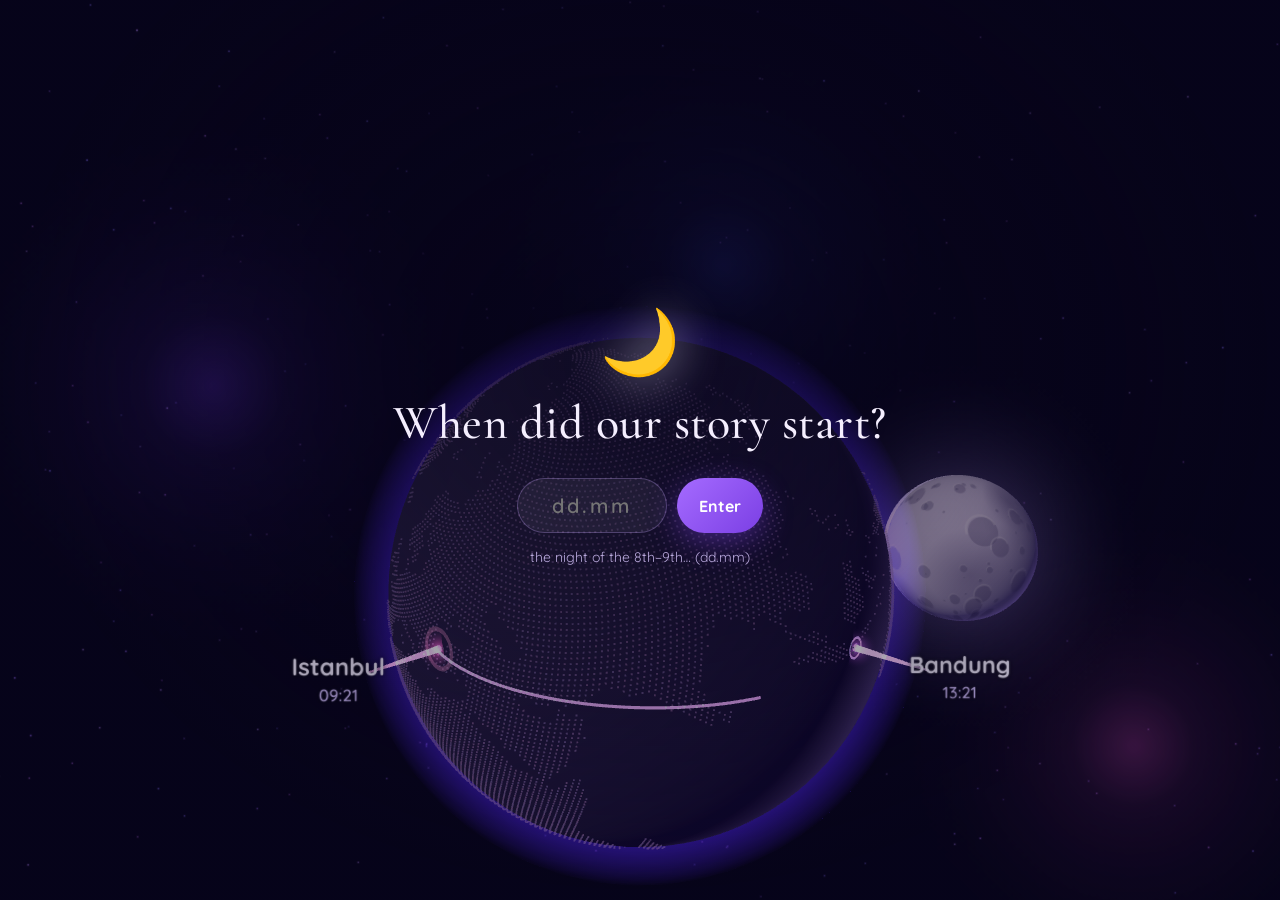
==== index.html @ f9a6792f "Add Moonlight Courier anniversary site with 3D game and content editor A 3D game where she carries a" ====
<!DOCTYPE html>
<html lang="en">
<head>
  <meta charset="UTF-8" />
  <meta name="viewport" content="width=device-width, initial-scale=1, maximum-scale=1, viewport-fit=cover" />
  <meta name="robots" content="noindex, nofollow" />
  <title>Ay Yüzlüm 🌙</title>
  <link rel="icon" href="data:image/svg+xml,<svg xmlns='http://www.w3.org/2000/svg' viewBox='0 0 100 100'><text y='.9em' font-size='90'>🌙</text></svg>" />
  <link rel="preconnect" href="https://fonts.googleapis.com" />
  <link rel="preconnect" href="https://fonts.gstatic.com" crossorigin />
  <link href="https://fonts.googleapis.com/css2?family=Cormorant+Garamond:ital,wght@0,500;0,600;1,500&family=Quicksand:wght@400;500;600;700&display=swap" rel="stylesheet" />
  <link rel="stylesheet" href="css/style.css" />
  <script type="importmap">
    { "imports": { "three": "./assets/vendor/three.module.min.js" } }
  </script>
</head>
<body>
  <canvas id="scene"></canvas>

  <!-- Gate -->
  <section id="gate" class="screen active">
    <div class="moon-emoji">🌙</div>
    <h1 id="gate-question">When did our story start?</h1>
    <form id="gate-form" autocomplete="off">
      <input id="gate-input" inputmode="numeric" placeholder="dd.mm" aria-label="date" />
      <button type="submit" class="btn">Enter</button>
    </form>
    <p id="gate-hint" class="hint"></p>
    <p id="gate-error" class="error" aria-live="polite"></p>
  </section>

  <!-- Intro chat -->
  <section id="intro" class="screen">
    <div id="chat" class="chat"></div>
    <div id="intro-card" class="card hidden">
      <p class="eyebrow">a tiny game for you</p>
      <h2 id="intro-title"></h2>
      <p id="intro-subtitle"></p>
      <p id="intro-howto" class="hint"></p>
      <button id="start-btn" class="btn big">Start the journey ✨</button>
    </div>
  </section>

  <!-- HUD -->
  <div id="hud" class="hidden">
    <div class="hud-left">
      <div class="hud-city"><span id="hud-from">Istanbul</span> → <span id="hud-to">Bandung</span></div>
      <div class="progress"><div id="progress-bar"></div><div id="progress-heart">💌</div></div>
      <div id="hud-km" class="hud-km">9,571 km to go</div>
    </div>
    <div class="hud-right">
      <div id="hud-stars">⭐ 0</div>
      <button id="mute-btn" class="icon-btn hidden" aria-label="toggle music">🔊</button>
    </div>
  </div>
  <div id="touch-hint" class="touch-hint hidden">hold to fly up ☝️</div>

  <!-- Modal for checkpoints -->
  <div id="modal" class="modal hidden" role="dialog" aria-modal="true">
    <div id="modal-card" class="card modal-card"></div>
  </div>

  <!-- Finale -->
  <section id="finale" class="screen">
    <div class="finale-inner">
      <p id="finale-delivered" class="eyebrow big-eyebrow"></p>
      <p id="finale-line" class="finale-line"></p>
      <div id="clocks" class="clocks"></div>
      <button id="letter-btn" class="btn big">Open your letter 💌</button>
      <article id="letter" class="letter hidden">
        <h2 id="letter-title"></h2>
        <div id="letter-body"></div>
        <p id="letter-sign" class="sign"></p>
        <div id="video-wrap" class="video-wrap"></div>
        <p id="closing" class="closing"></p>
        <p id="finale-stats" class="hint"></p>
        <button id="replay-btn" class="btn ghost">Play again 🌙</button>
      </article>
    </div>
  </section>

  <div id="loading" class="loading">🌙</div>
  <audio id="music" loop preload="none"></audio>

  <script type="module" src="js/main.js"></script>
</body>
</html>
---- css/style.css ----
:root {
  --bg: #07041a;
  --ink: #f4eefe;
  --muted: #b9a9dc;
  --purple: #a56bff;
  --purple-2: #7b3fe4;
  --pink: #ff8fd1;
  --silver: #e8e4ff;
  --card: rgba(24, 13, 52, 0.78);
  --line: rgba(196, 160, 255, 0.28);
  --serif: "Cormorant Garamond", Georgia, serif;
  --sans: "Quicksand", system-ui, -apple-system, "Segoe UI", sans-serif;
}

* { box-sizing: border-box; margin: 0; padding: 0; }
html, body { height: 100%; background: var(--bg); color: var(--ink); font-family: var(--sans); overflow: hidden; -webkit-tap-highlight-color: transparent; }
body { touch-action: none; user-select: none; -webkit-user-select: none; }
#scene { position: fixed; inset: 0; width: 100%; height: 100%; display: block; }

.hidden { display: none !important; }

/* ---------- screens ---------- */
.screen {
  position: fixed; inset: 0; display: flex; flex-direction: column; align-items: center; justify-content: center;
  padding: max(24px, env(safe-area-inset-top)) 22px max(24px, env(safe-area-inset-bottom));
  opacity: 0; pointer-events: none; transition: opacity 0.9s ease; text-align: center; z-index: 5;
}
.screen.active { opacity: 1; pointer-events: auto; }

#gate { background: radial-gradient(ellipse at 50% 40%, rgba(7, 4, 26, 0.75), rgba(7, 4, 26, 0.15) 70%); }
#gate h1 { font-family: var(--serif); font-weight: 500; font-size: clamp(30px, 7vw, 48px); margin: 14px 0 26px; letter-spacing: 0.5px; }
.moon-emoji { font-size: 64px; filter: drop-shadow(0 0 24px rgba(232, 228, 255, 0.7)); animation: float 5s ease-in-out infinite; }
#gate-form { display: flex; gap: 10px; }
#gate-input {
  width: 150px; padding: 14px 16px; border-radius: 999px; border: 1px solid var(--line); background: rgba(255, 255, 255, 0.06);
  color: var(--ink); font: 600 20px var(--sans); text-align: center; letter-spacing: 3px; outline: none;
}
#gate-input:focus { border-color: var(--purple); box-shadow: 0 0 0 4px rgba(165, 107, 255, 0.2); }
.hint { color: var(--muted); font-size: 14px; margin-top: 14px; line-height: 1.5; }
.error { color: var(--pink); min-height: 22px; margin-top: 10px; font-weight: 600; }
.shake { animation: shake 0.45s; }

/* ---------- buttons ---------- */
.btn {
  border: 0; border-radius: 999px; padding: 13px 22px; cursor: pointer; font: 700 16px var(--sans); color: white;
  background: linear-gradient(135deg, var(--purple), var(--purple-2)); box-shadow: 0 8px 30px rgba(123, 63, 228, 0.45);
  transition: transform 0.15s ease, box-shadow 0.2s ease;
}
.btn:hover { transform: translateY(-1px); box-shadow: 0 10px 36px rgba(165, 107, 255, 0.6); }
.btn:active { transform: scale(0.97); }
.btn.big { padding: 16px 28px; font-size: 18px; margin-top: 22px; }
.btn.ghost { background: transparent; border: 1px solid var(--line); box-shadow: none; color: var(--silver); }
.btn:disabled { opacity: 0.5; cursor: default; }
.icon-btn { background: rgba(255, 255, 255, 0.08); border: 1px solid var(--line); color: white; border-radius: 50%; width: 38px; height: 38px; font-size: 16px; cursor: pointer; }

/* ---------- intro chat ---------- */
#intro { justify-content: center; background: rgba(7, 4, 26, 0.55); }
.chat { width: min(420px, 100%); display: flex; flex-direction: column; gap: 10px; }
.chat .date { align-self: center; font-size: 12px; color: var(--muted); background: rgba(255, 255, 255, 0.06); padding: 4px 12px; border-radius: 999px; margin-bottom: 6px; }
.bubble {
  max-width: 82%; padding: 10px 14px; border-radius: 18px; font-size: 16px; line-height: 1.4; text-align: left;
  animation: pop 0.35s cubic-bezier(.2, 1.4, .5, 1) both;
}
.bubble.her { align-self: flex-start; background: rgba(255, 255, 255, 0.1); border-bottom-left-radius: 5px; }
.bubble.me { align-self: flex-end; background: linear-gradient(135deg, var(--purple), var(--purple-2)); border-bottom-right-radius: 5px; }
.bubble small { display: block; font-size: 11px; opacity: 0.6; margin-bottom: 2px; }
.typing { align-self: flex-start; padding: 12px 16px; border-radius: 18px; background: rgba(255, 255, 255, 0.1); }
.typing span { display: inline-block; width: 6px; height: 6px; margin: 0 2px; background: var(--muted); border-radius: 50%; animation: blink 1s infinite; }
.typing span:nth-child(2) { animation-delay: 0.15s; }
.typing span:nth-child(3) { animation-delay: 0.3s; }

/* ---------- cards ---------- */
.card {
  width: min(460px, 100%); background: var(--card); border: 1px solid var(--line); border-radius: 26px; padding: 26px 22px;
  backdrop-filter: blur(14px); -webkit-backdrop-filter: blur(14px); box-shadow: 0 20px 80px rgba(0, 0, 0, 0.5), inset 0 1px 0 rgba(255, 255, 255, 0.08);
  animation: rise 0.6s cubic-bezier(.2, .9, .3, 1) both;
}
#intro-card { margin-top: 26px; }
.card h2 { font-family: var(--serif); font-weight: 600; font-size: clamp(28px, 6vw, 38px); line-height: 1.1; margin: 6px 0 10px; }
.card p { line-height: 1.55; }
.eyebrow { text-transform: uppercase; letter-spacing: 3px; font-size: 11px; color: var(--purple); font-weight: 700; }

/* ---------- HUD ---------- */
#hud {
  position: fixed; top: 0; left: 0; right: 0; z-index: 4; display: flex; justify-content: space-between; align-items: flex-start;
  padding: max(14px, env(safe-area-inset-top)) 16px 0; pointer-events: none;
}
.hud-left { width: min(330px, 62vw); }
.hud-city { font-size: 13px; font-weight: 700; color: var(--silver); letter-spacing: 0.5px; }
.hud-km { font-size: 12px; color: var(--muted); margin-top: 6px; }
.progress { position: relative; height: 6px; margin-top: 8px; border-radius: 99px; background: rgba(255, 255, 255, 0.12); }
#progress-bar { height: 100%; width: 0; border-radius: 99px; background: linear-gradient(90deg, var(--purple), var(--pink)); }
#progress-heart { position: absolute; top: 50%; left: 0; transform: translate(-50%, -50%); font-size: 16px; }
.hud-right { display: flex; gap: 10px; align-items: center; pointer-events: auto; }
#hud-stars { font-weight: 700; font-size: 16px; background: rgba(255, 255, 255, 0.08); border: 1px solid var(--line); padding: 7px 12px; border-radius: 999px; }
.touch-hint { position: fixed; bottom: max(30px, env(safe-area-inset-bottom)); left: 50%; transform: translateX(-50%); z-index: 4; color: var(--silver); font-weight: 600; font-size: 14px; background: rgba(0,0,0,.35); padding: 8px 16px; border-radius: 999px; animation: pulse 1.6s ease-in-out infinite; pointer-events: none; }

/* ---------- modal ---------- */
.modal { position: fixed; inset: 0; z-index: 8; display: flex; align-items: center; justify-content: center; padding: 18px; background: rgba(5, 2, 18, 0.55); overflow-y: auto; touch-action: pan-y; }
.modal-card { text-align: center; max-height: calc(100vh - 36px); overflow-y: auto; touch-action: pan-y; }
.photo {
  width: 100%; aspect-ratio: 4 / 3; border-radius: 18px; margin: 14px 0 12px; overflow: hidden; position: relative;
  background: linear-gradient(135deg, rgba(165, 107, 255, 0.35), rgba(255, 143, 209, 0.22)); border: 1px dashed var(--line);
  display: flex; align-items: center; justify-content: center; flex-direction: column; color: var(--silver); font-size: 13px; gap: 6px;
}
.photo img { width: 100%; height: 100%; object-fit: cover; display: block; }
.photo .ph-icon { font-size: 34px; }
.photo.has-img { border: 0; transform: rotate(-1.2deg); box-shadow: 0 12px 40px rgba(0,0,0,.45); }
.quote { font-family: var(--serif); font-style: italic; font-size: 22px; line-height: 1.3; margin: 10px 0; color: var(--silver); }
.quote::before { content: "“"; color: var(--purple); }
.quote::after { content: "”"; color: var(--purple); }
.quote-by { font-size: 12px; color: var(--muted); margin-top: -4px; }
.memory-text { margin: 12px 0 4px; color: #e3dafa; }
.modal-card .btn { margin-top: 18px; }

/* quiz */
.num-input { width: 100%; margin-top: 16px; padding: 14px; border-radius: 16px; border: 1px solid var(--line); background: rgba(255,255,255,.06); color: white; font: 700 26px var(--sans); text-align: center; outline: none; }
.num-input:focus { border-color: var(--purple); }
.options { display: grid; gap: 10px; margin-top: 16px; }
.option { padding: 13px 16px; border-radius: 14px; border: 1px solid var(--line); background: rgba(255,255,255,.06); color: white; font: 600 16px var(--sans); cursor: pointer; text-align: left; transition: background .2s, border-color .2s, transform .1s; }
.option:hover { background: rgba(165,107,255,.18); }
.option:active { transform: scale(.98); }
.option.correct { background: rgba(110, 231, 160, .22); border-color: #6ee7a0; }
.option.wrong { background: rgba(255, 110, 150, .2); border-color: #ff6e96; }
.verdict { font-size: 26px; font-weight: 700; margin-top: 16px; }
.big-number { font-family: var(--serif); font-size: 54px; font-weight: 600; line-height: 1; margin-top: 8px; background: linear-gradient(135deg, #fff, var(--purple)); -webkit-background-clip: text; background-clip: text; color: transparent; }
.player { display: flex; align-items: center; justify-content: center; gap: 12px; margin-top: 14px; }
.play-btn { width: 64px; height: 64px; border-radius: 50%; border: 0; font-size: 24px; cursor: pointer; color: white; background: linear-gradient(135deg, var(--purple), var(--pink)); box-shadow: 0 8px 30px rgba(165,107,255,.5); }
.play-btn.playing { animation: pulse 1s ease-in-out infinite; }
.no-audio { font-size: 13px; color: var(--muted); border: 1px dashed var(--line); border-radius: 12px; padding: 10px; margin-top: 12px; }

/* ---------- finale ---------- */
#finale { justify-content: flex-start; overflow-y: auto; touch-action: pan-y; padding-top: max(10vh, 40px); }
.finale-inner { width: min(560px, 100%); display: flex; flex-direction: column; align-items: center; padding-bottom: 60px; }
.big-eyebrow { font-size: 13px; }
.finale-line { font-family: var(--serif); font-size: clamp(26px, 6vw, 38px); line-height: 1.2; margin-top: 14px; text-shadow: 0 2px 20px rgba(0,0,0,.6); }
.clocks { display: flex; gap: 12px; margin-top: 22px; flex-wrap: wrap; justify-content: center; }
.clock { background: rgba(255,255,255,.07); border: 1px solid var(--line); border-radius: 18px; padding: 10px 16px; min-width: 140px; backdrop-filter: blur(8px); }
.clock b { display: block; font-size: 24px; letter-spacing: 1px; }
.clock span { font-size: 12px; color: var(--muted); }
.letter { margin-top: 26px; width: 100%; text-align: left; background: rgba(250, 246, 255, .96); color: #2b1a4a; border-radius: 22px; padding: 30px 24px; box-shadow: 0 30px 100px rgba(0,0,0,.6); animation: rise .9s cubic-bezier(.2,.9,.3,1) both; }
.letter h2 { font-family: var(--serif); font-size: 32px; line-height: 1.1; color: #4b2390; margin-bottom: 16px; text-align: center; }
.letter p { font-size: 17px; line-height: 1.65; margin-bottom: 14px; }
.letter .sign { font-family: var(--serif); font-style: italic; font-size: 22px; text-align: right; color: #4b2390; }
.letter .closing { font-family: var(--serif); font-size: 30px; text-align: center; color: #7b3fe4; margin: 22px 0 6px; }
.letter .hint { color: #7a6a99; text-align: center; }
.letter .btn.ghost { display: block; margin: 16px auto 0; color: #4b2390; border-color: #cdb8f2; }
.video-wrap { margin-top: 18px; }
.video-wrap video, .video-wrap iframe { width: 100%; aspect-ratio: 16 / 9; border: 0; border-radius: 16px; background: #000; display: block; }
.video-placeholder { aspect-ratio: 16 / 9; border-radius: 16px; border: 2px dashed #cdb8f2; display: flex; flex-direction: column; align-items: center; justify-content: center; gap: 6px; color: #7a6a99; background: linear-gradient(135deg, #f1e8ff, #ffe8f6); }
.video-placeholder b { font-size: 40px; }
.video-note { text-align: center; color: #7a6a99; font-size: 14px; margin-bottom: 8px; }

/* ---------- loading ---------- */
.loading { position: fixed; inset: 0; display: flex; align-items: center; justify-content: center; font-size: 48px; background: var(--bg); z-index: 20; transition: opacity .6s; animation: float 2s ease-in-out infinite; }
.loading.done { opacity: 0; pointer-events: none; }

.preview-badge { position: fixed; bottom: 10px; left: 10px; z-index: 30; background: #ffb347; color: #2b1a4a; font: 700 12px var(--sans); padding: 6px 10px; border-radius: 999px; }

/* ---------- animations ---------- */
@keyframes float { 0%, 100% { transform: translateY(0); } 50% { transform: translateY(-8px); } }
@keyframes pop { from { opacity: 0; transform: scale(.85) translateY(8px); } to { opacity: 1; transform: none; } }
@keyframes rise { from { opacity: 0; transform: translateY(24px) scale(.98); } to { opacity: 1; transform: none; } }
@keyframes blink { 0%, 100% { opacity: .3; } 50% { opacity: 1; } }
@keyframes pulse { 0%, 100% { opacity: .7; transform: translateX(-50%) scale(1); } 50% { opacity: 1; transform: translateX(-50%) scale(1.04); } }
.play-btn.playing { animation: glow 1s ease-in-out infinite; }
@keyframes glow { 0%, 100% { box-shadow: 0 0 0 0 rgba(255,143,209,.6); } 50% { box-shadow: 0 0 0 14px rgba(255,143,209,0); } }
@keyframes shake { 0%, 100% { transform: translateX(0); } 20%, 60% { transform: translateX(-8px); } 40%, 80% { transform: translateX(8px); } }

@media (prefers-reduced-motion: reduce) { * { animation-duration: .01s !important; transition-duration: .01s !important; } }
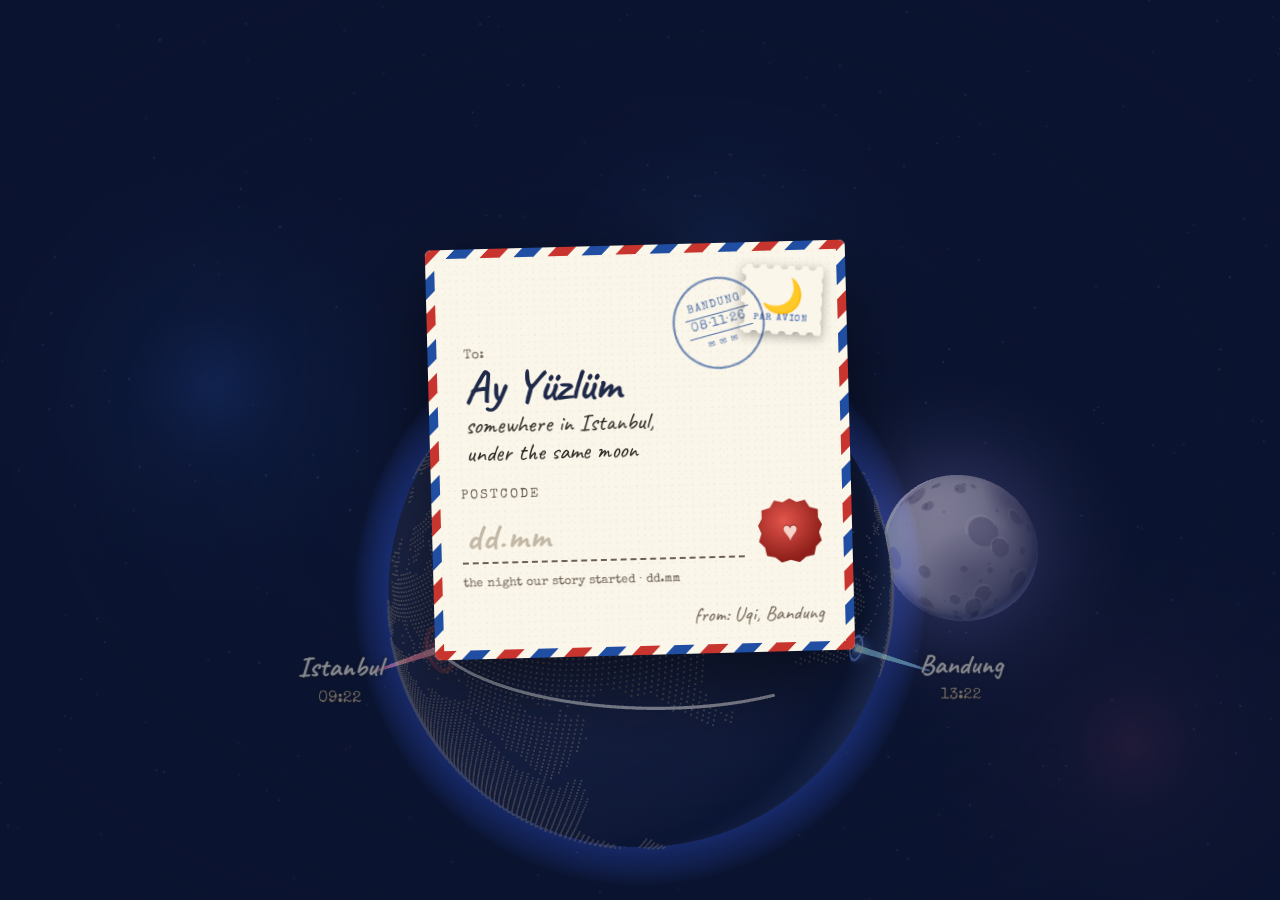
==== commit 5cbbf1cd: "Restyle site as airmail love letters and add CC0 sound effects Gate is an addressed envelope with a " ====
--- a/index.html
+++ b/index.html
@@ -4,11 +4,12 @@
   <meta charset="UTF-8" />
   <meta name="viewport" content="width=device-width, initial-scale=1, maximum-scale=1, viewport-fit=cover" />
   <meta name="robots" content="noindex, nofollow" />
-  <title>Ay Yüzlüm 🌙</title>
-  <link rel="icon" href="data:image/svg+xml,<svg xmlns='http://www.w3.org/2000/svg' viewBox='0 0 100 100'><text y='.9em' font-size='90'>🌙</text></svg>" />
+  <meta name="theme-color" content="#0b1430" />
+  <title>✉ For you</title>
+  <link rel="icon" href="data:image/svg+xml,<svg xmlns='http://www.w3.org/2000/svg' viewBox='0 0 100 100'><text y='.9em' font-size='90'>💌</text></svg>" />
   <link rel="preconnect" href="https://fonts.googleapis.com" />
   <link rel="preconnect" href="https://fonts.gstatic.com" crossorigin />
-  <link href="https://fonts.googleapis.com/css2?family=Cormorant+Garamond:ital,wght@0,500;0,600;1,500&family=Quicksand:wght@400;500;600;700&display=swap" rel="stylesheet" />
+  <link href="https://fonts.googleapis.com/css2?family=Caveat:wght@500;700&family=Lora:ital,wght@0,400;0,500;1,400&family=Special+Elite&display=swap" rel="stylesheet" />
   <link rel="stylesheet" href="css/style.css" />
   <script type="importmap">
     { "imports": { "three": "./assets/vendor/three.module.min.js" } }
@@ -17,69 +18,118 @@
 <body>
   <canvas id="scene"></canvas>
 
-  <!-- Gate -->
+  <!-- 1. Gate: an envelope addressed to her -->
   <section id="gate" class="screen active">
-    <div class="moon-emoji">🌙</div>
-    <h1 id="gate-question">When did our story start?</h1>
-    <form id="gate-form" autocomplete="off">
-      <input id="gate-input" inputmode="numeric" placeholder="dd.mm" aria-label="date" />
-      <button type="submit" class="btn">Enter</button>
-    </form>
-    <p id="gate-hint" class="hint"></p>
-    <p id="gate-error" class="error" aria-live="polite"></p>
+    <div class="envelope-front airmail">
+      <div class="stamp gate-stamp"><span class="stamp-art">🌙</span><span class="stamp-txt">PAR AVION</span></div>
+      <div class="postmark gate-postmark"><span>BANDUNG</span><b>08·11·26</b><span>✉ ✉ ✉</span></div>
+      <div class="address">
+        <p class="to-label">To:</p>
+        <p id="gate-to" class="hand to-name">Ay Yüzlüm</p>
+        <p class="hand to-line">somewhere in Istanbul,</p>
+        <p class="hand to-line">under the same moon</p>
+      </div>
+      <form id="gate-form" autocomplete="off">
+        <label for="gate-input" class="type-label" id="gate-question">POSTCODE</label>
+        <div class="postcode-row">
+          <input id="gate-input" inputmode="numeric" placeholder="dd.mm" aria-label="postcode" />
+          <button type="submit" class="seal" aria-label="open">
+            <span>♥</span>
+          </button>
+        </div>
+        <p id="gate-hint" class="type-hint"></p>
+      </form>
+      <div id="gate-error" class="rubber-stamp red hidden" aria-live="polite"></div>
+      <p id="gate-from" class="from hand">from: Uqi, Bandung</p>
+    </div>
   </section>
 
-  <!-- Intro chat -->
+  <!-- 2. Intro: telegram, then boarding pass -->
   <section id="intro" class="screen">
-    <div id="chat" class="chat"></div>
-    <div id="intro-card" class="card hidden">
-      <p class="eyebrow">a tiny game for you</p>
-      <h2 id="intro-title"></h2>
-      <p id="intro-subtitle"></p>
-      <p id="intro-howto" class="hint"></p>
-      <button id="start-btn" class="btn big">Start the journey ✨</button>
+    <div id="telegram" class="telegram">
+      <div class="tg-head"><span>TELEGRAM</span><span>✦</span><span>TELGRAF</span></div>
+      <div class="tg-meta" id="tg-meta">No. 0001</div>
+      <div id="tg-lines" class="tg-lines"></div>
+    </div>
+
+    <div id="boarding" class="boarding hidden">
+      <div class="bp-main">
+        <div class="bp-top"><span>BOARDING PASS</span><span id="bp-flight">FLIGHT AY0811</span></div>
+        <h2 id="intro-title" class="hand"></h2>
+        <div class="bp-route">
+          <div><b id="bp-from-code">IST</b><span id="bp-from">Istanbul</span></div>
+          <div class="bp-plane">✈</div>
+          <div><b id="bp-to-code">BDO</b><span id="bp-to">Bandung</span></div>
+        </div>
+        <div class="bp-grid">
+          <div><small>PASSENGER</small><span>one 💌 message</span></div>
+          <div><small>SEAT</small><span>next to the moon</span></div>
+          <div><small>DISTANCE</small><span id="bp-km">9,571 km</span></div>
+          <div><small>GATE</small><span>08.11</span></div>
+        </div>
+        <p id="intro-subtitle" class="bp-note"></p>
+        <p id="intro-howto" class="bp-howto"></p>
+      </div>
+      <div class="bp-stub">
+        <div class="barcode"></div>
+        <button id="start-btn" class="btn-red">BOARD ✈</button>
+      </div>
     </div>
   </section>
 
   <!-- HUD -->
   <div id="hud" class="hidden">
-    <div class="hud-left">
-      <div class="hud-city"><span id="hud-from">Istanbul</span> → <span id="hud-to">Bandung</span></div>
-      <div class="progress"><div id="progress-bar"></div><div id="progress-heart">💌</div></div>
+    <div class="hud-ticket">
+      <div class="route">
+        <b id="hud-from">IST</b>
+        <div class="route-line"><div id="progress-bar"></div><span id="progress-plane">✈</span></div>
+        <b id="hud-to">BDO</b>
+      </div>
       <div id="hud-km" class="hud-km">9,571 km to go</div>
     </div>
     <div class="hud-right">
-      <div id="hud-stars">⭐ 0</div>
-      <button id="mute-btn" class="icon-btn hidden" aria-label="toggle music">🔊</button>
+      <button id="mute-btn" class="mute" aria-label="sound on/off">🔊</button>
+      <div class="stamp hud-stamp"><span id="hud-stars">★ 0</span></div>
     </div>
   </div>
   <div id="touch-hint" class="touch-hint hidden">hold to fly up ☝️</div>
 
-  <!-- Modal for checkpoints -->
+  <!-- Checkpoint modal -->
   <div id="modal" class="modal hidden" role="dialog" aria-modal="true">
-    <div id="modal-card" class="card modal-card"></div>
+    <div id="modal-card" class="modal-card"></div>
   </div>
 
-  <!-- Finale -->
+  <!-- 4. Finale -->
   <section id="finale" class="screen">
     <div class="finale-inner">
-      <p id="finale-delivered" class="eyebrow big-eyebrow"></p>
+      <div id="delivered-stamp" class="rubber-stamp blue big"></div>
       <p id="finale-line" class="finale-line"></p>
       <div id="clocks" class="clocks"></div>
-      <button id="letter-btn" class="btn big">Open your letter 💌</button>
+
+      <div id="env-wrap" class="env-wrap">
+        <div class="env" id="env">
+          <div class="env-back airmail"></div>
+          <div class="env-peek"><span class="hand">for you…</span></div>
+          <div class="env-pocket airmail"></div>
+          <div class="env-flap"></div>
+          <button id="letter-btn" class="seal big-seal" aria-label="open your letter"><span>♥</span></button>
+        </div>
+        <p class="env-hint">tap the seal to open</p>
+      </div>
+
       <article id="letter" class="letter hidden">
-        <h2 id="letter-title"></h2>
+        <h2 id="letter-title" class="hand"></h2>
         <div id="letter-body"></div>
-        <p id="letter-sign" class="sign"></p>
+        <p id="letter-sign" class="sign hand"></p>
         <div id="video-wrap" class="video-wrap"></div>
-        <p id="closing" class="closing"></p>
-        <p id="finale-stats" class="hint"></p>
-        <button id="replay-btn" class="btn ghost">Play again 🌙</button>
+        <p id="closing" class="closing hand"></p>
+        <p id="finale-stats" class="stats"></p>
+        <button id="replay-btn" class="btn-ghost">↺ deliver it again</button>
       </article>
     </div>
   </section>
 
-  <div id="loading" class="loading">🌙</div>
+  <div id="loading" class="loading"><div class="stamp"><span class="stamp-art">✉</span></div></div>
   <audio id="music" loop preload="none"></audio>
 
   <script type="module" src="js/main.js"></script>
--- a/css/style.css
+++ b/css/style.css
@@ -1,170 +1,316 @@
+/* Airmail love letters */
 :root {
-  --bg: #07041a;
-  --ink: #f4eefe;
-  --muted: #b9a9dc;
-  --purple: #a56bff;
-  --purple-2: #7b3fe4;
-  --pink: #ff8fd1;
-  --silver: #e8e4ff;
-  --card: rgba(24, 13, 52, 0.78);
-  --line: rgba(196, 160, 255, 0.28);
-  --serif: "Cormorant Garamond", Georgia, serif;
-  --sans: "Quicksand", system-ui, -apple-system, "Segoe UI", sans-serif;
+  --night: #0b1430;
+  --paper: #fbf6ea;
+  --paper-2: #f3ead4;
+  --kraft: #e8d9c3;
+  --ink: #2b2622;
+  --ink-soft: #6b5f52;
+  --red: #c8352e;
+  --red-dark: #8f1f1a;
+  --blue: #1f4ea3;
+  --navy: #1f2a4a;
+  --gold: #d9a441;
+  --hand: "Caveat", "Segoe Script", "Bradley Hand", cursive;
+  --type: "Special Elite", "Courier New", monospace;
+  --serif: "Lora", Georgia, serif;
+  --stripes: repeating-linear-gradient(-45deg, var(--red) 0 14px, var(--paper) 14px 24px, var(--blue) 24px 38px, var(--paper) 38px 48px);
 }
 
 * { box-sizing: border-box; margin: 0; padding: 0; }
-html, body { height: 100%; background: var(--bg); color: var(--ink); font-family: var(--sans); overflow: hidden; -webkit-tap-highlight-color: transparent; }
+html, body { height: 100%; background: var(--night); color: var(--ink); font-family: var(--serif); overflow: hidden; -webkit-tap-highlight-color: transparent; }
 body { touch-action: none; user-select: none; -webkit-user-select: none; }
 #scene { position: fixed; inset: 0; width: 100%; height: 100%; display: block; }
-
 .hidden { display: none !important; }
+.hand { font-family: var(--hand); }
+button { font: inherit; }
 
 /* ---------- screens ---------- */
 .screen {
-  position: fixed; inset: 0; display: flex; flex-direction: column; align-items: center; justify-content: center;
-  padding: max(24px, env(safe-area-inset-top)) 22px max(24px, env(safe-area-inset-bottom));
-  opacity: 0; pointer-events: none; transition: opacity 0.9s ease; text-align: center; z-index: 5;
+  position: fixed; inset: 0; z-index: 5; display: flex; flex-direction: column; align-items: center; justify-content: center;
+  padding: max(20px, env(safe-area-inset-top)) 18px max(20px, env(safe-area-inset-bottom));
+  opacity: 0; pointer-events: none; transition: opacity 0.8s ease;
 }
 .screen.active { opacity: 1; pointer-events: auto; }
 
-#gate { background: radial-gradient(ellipse at 50% 40%, rgba(7, 4, 26, 0.75), rgba(7, 4, 26, 0.15) 70%); }
-#gate h1 { font-family: var(--serif); font-weight: 500; font-size: clamp(30px, 7vw, 48px); margin: 14px 0 26px; letter-spacing: 0.5px; }
-.moon-emoji { font-size: 64px; filter: drop-shadow(0 0 24px rgba(232, 228, 255, 0.7)); animation: float 5s ease-in-out infinite; }
-#gate-form { display: flex; gap: 10px; }
+/* paper grain (subtle) */
+.paper, .envelope-front, .telegram, .boarding, .postcard, .telegram-card, .tape-card, .letter, .env-back, .env-flap, .env-pocket {
+  background-color: var(--paper);
+  background-image:
+    radial-gradient(rgba(120, 90, 40, 0.05) 1px, transparent 1px),
+    radial-gradient(rgba(120, 90, 40, 0.04) 1px, transparent 1px);
+  background-size: 7px 7px, 11px 11px;
+  background-position: 0 0, 3px 5px;
+}
+
+/* airmail stripe border */
+.airmail { position: relative; }
+.airmail::before {
+  content: ""; position: absolute; inset: 0; padding: 9px; border-radius: inherit; background: var(--stripes); pointer-events: none;
+  -webkit-mask: linear-gradient(#000 0 0) content-box exclude, linear-gradient(#000 0 0);
+  mask: linear-gradient(#000 0 0) content-box exclude, linear-gradient(#000 0 0);
+}
+
+/* ---------- stamps ---------- */
+.stamp {
+  --hole: 4px; padding: 7px; display: inline-flex; align-items: center; justify-content: center; position: relative;
+  background: radial-gradient(circle at center, transparent var(--hole), var(--paper) calc(var(--hole) + 0.5px)) -7px -7px / 14px 14px;
+  filter: drop-shadow(0 3px 6px rgba(0, 0, 0, 0.35));
+}
+.stamp > * { position: relative; }
+.stamp::after { content: ""; position: absolute; inset: 7px; background: var(--paper); z-index: 0; }
+.stamp > * { z-index: 1; }
+.stamp-art { font-size: 30px; line-height: 1; }
+
+.postmark {
+  width: 92px; height: 92px; border-radius: 50%; border: 2px solid rgba(31, 78, 163, 0.65); color: rgba(31, 78, 163, 0.8);
+  display: flex; flex-direction: column; align-items: center; justify-content: center; font: 11px var(--type); letter-spacing: 1px; text-align: center; line-height: 1.25;
+  transform: rotate(-14deg); mix-blend-mode: multiply;
+}
+.postmark b { font-weight: normal; font-size: 13px; border-top: 1px solid currentColor; border-bottom: 1px solid currentColor; padding: 1px 4px; margin: 2px 0; }
+
+.rubber-stamp {
+  display: inline-block; font: 18px var(--type); letter-spacing: 3px; text-transform: uppercase; padding: 6px 14px;
+  border: 3px double currentColor; border-radius: 6px; transform: rotate(-8deg); opacity: 0.88; mix-blend-mode: multiply;
+  animation: stamp-in 0.35s cubic-bezier(.2, 1.6, .4, 1) both;
+}
+.rubber-stamp.red { color: var(--red); }
+.rubber-stamp.blue { color: var(--blue); }
+.rubber-stamp.big { font-size: 26px; padding: 8px 20px; }
+
+/* ---------- buttons ---------- */
+.btn-red {
+  border: 0; cursor: pointer; background: var(--red); color: #fff; font: 15px var(--type); letter-spacing: 1px;
+  padding: 12px 20px; border-radius: 4px; box-shadow: 4px 4px 0 var(--navy); transition: transform .12s, box-shadow .12s;
+}
+.btn-red:hover { transform: translate(-1px, -1px); box-shadow: 5px 5px 0 var(--navy); }
+.btn-red:active { transform: translate(3px, 3px); box-shadow: 1px 1px 0 var(--navy); }
+.btn-red:disabled { opacity: .5; }
+.btn-ghost { border: 1.5px dashed var(--ink-soft); background: transparent; color: var(--ink-soft); font: 14px var(--type); padding: 10px 16px; border-radius: 4px; cursor: pointer; }
+
+.seal {
+  width: 64px; height: 64px; border: 0; cursor: pointer; flex: none; color: #f7d3c9; font-size: 26px;
+  background: radial-gradient(circle at 40% 35%, #e2554c, var(--red-dark) 70%);
+  clip-path: polygon(50% 0%, 61% 6%, 74% 3%, 81% 14%, 94% 18%, 94% 31%, 100% 42%, 95% 54%, 99% 67%, 90% 76%, 87% 89%, 74% 92%, 64% 100%, 50% 96%, 36% 100%, 26% 92%, 13% 89%, 10% 76%, 1% 67%, 5% 54%, 0% 42%, 6% 31%, 6% 18%, 19% 14%, 26% 3%, 39% 6%);
+  display: flex; align-items: center; justify-content: center; transition: transform .15s;
+  filter: drop-shadow(0 3px 4px rgba(0, 0, 0, .35));
+}
+.seal span { text-shadow: 0 -1px 0 rgba(0, 0, 0, .35), 0 1px 0 rgba(255, 255, 255, .25); }
+.seal:hover { transform: rotate(-6deg) scale(1.05); }
+.seal:active { transform: scale(.94); }
+
+/* ---------- 1. gate ---------- */
+#gate { background: radial-gradient(ellipse at 50% 50%, rgba(11, 20, 48, 0.25), rgba(11, 20, 48, 0.7)); }
+.envelope-front {
+  width: min(420px, 100%); border-radius: 6px; padding: 30px 30px 26px; box-shadow: 0 30px 80px rgba(0, 0, 0, .55);
+  transform: rotate(-1.5deg); animation: drop-in .9s cubic-bezier(.2, .9, .3, 1.1) both;
+}
+.gate-stamp { position: absolute; top: 24px; right: 24px; transform: rotate(4deg); }
+.gate-stamp { flex-direction: column; }
+.gate-stamp .stamp-art { font-size: 34px; padding: 6px 10px 0; }
+.gate-stamp .stamp-txt { font: 9px var(--type); color: var(--blue); letter-spacing: 1px; padding: 2px 6px 4px; }
+.gate-postmark { position: absolute; top: 34px; right: 82px; }
+.address { margin-top: 70px; padding-left: 6px; }
+.to-label { font: 13px var(--type); color: var(--ink-soft); }
+.to-name { font-size: 46px; line-height: 1; color: var(--navy); font-weight: 700; margin: 2px 0 2px; }
+.to-line { font-size: 24px; line-height: 1.15; color: var(--ink); }
+#gate-form { margin-top: 22px; }
+.type-label { font: 13px var(--type); letter-spacing: 2px; color: var(--ink-soft); display: block; }
+.postcode-row { display: flex; align-items: center; gap: 14px; margin-top: 4px; }
 #gate-input {
-  width: 150px; padding: 14px 16px; border-radius: 999px; border: 1px solid var(--line); background: rgba(255, 255, 255, 0.06);
-  color: var(--ink); font: 600 20px var(--sans); text-align: center; letter-spacing: 3px; outline: none;
-}
-#gate-input:focus { border-color: var(--purple); box-shadow: 0 0 0 4px rgba(165, 107, 255, 0.2); }
-.hint { color: var(--muted); font-size: 14px; margin-top: 14px; line-height: 1.5; }
-.error { color: var(--pink); min-height: 22px; margin-top: 10px; font-weight: 600; }
-.shake { animation: shake 0.45s; }
-
-/* ---------- buttons ---------- */
-.btn {
-  border: 0; border-radius: 999px; padding: 13px 22px; cursor: pointer; font: 700 16px var(--sans); color: white;
-  background: linear-gradient(135deg, var(--purple), var(--purple-2)); box-shadow: 0 8px 30px rgba(123, 63, 228, 0.45);
-  transition: transform 0.15s ease, box-shadow 0.2s ease;
-}
-.btn:hover { transform: translateY(-1px); box-shadow: 0 10px 36px rgba(165, 107, 255, 0.6); }
-.btn:active { transform: scale(0.97); }
-.btn.big { padding: 16px 28px; font-size: 18px; margin-top: 22px; }
-.btn.ghost { background: transparent; border: 1px solid var(--line); box-shadow: none; color: var(--silver); }
-.btn:disabled { opacity: 0.5; cursor: default; }
-.icon-btn { background: rgba(255, 255, 255, 0.08); border: 1px solid var(--line); color: white; border-radius: 50%; width: 38px; height: 38px; font-size: 16px; cursor: pointer; }
-
-/* ---------- intro chat ---------- */
-#intro { justify-content: center; background: rgba(7, 4, 26, 0.55); }
-.chat { width: min(420px, 100%); display: flex; flex-direction: column; gap: 10px; }
-.chat .date { align-self: center; font-size: 12px; color: var(--muted); background: rgba(255, 255, 255, 0.06); padding: 4px 12px; border-radius: 999px; margin-bottom: 6px; }
-.bubble {
-  max-width: 82%; padding: 10px 14px; border-radius: 18px; font-size: 16px; line-height: 1.4; text-align: left;
-  animation: pop 0.35s cubic-bezier(.2, 1.4, .5, 1) both;
-}
-.bubble.her { align-self: flex-start; background: rgba(255, 255, 255, 0.1); border-bottom-left-radius: 5px; }
-.bubble.me { align-self: flex-end; background: linear-gradient(135deg, var(--purple), var(--purple-2)); border-bottom-right-radius: 5px; }
-.bubble small { display: block; font-size: 11px; opacity: 0.6; margin-bottom: 2px; }
-.typing { align-self: flex-start; padding: 12px 16px; border-radius: 18px; background: rgba(255, 255, 255, 0.1); }
-.typing span { display: inline-block; width: 6px; height: 6px; margin: 0 2px; background: var(--muted); border-radius: 50%; animation: blink 1s infinite; }
-.typing span:nth-child(2) { animation-delay: 0.15s; }
-.typing span:nth-child(3) { animation-delay: 0.3s; }
-
-/* ---------- cards ---------- */
-.card {
-  width: min(460px, 100%); background: var(--card); border: 1px solid var(--line); border-radius: 26px; padding: 26px 22px;
-  backdrop-filter: blur(14px); -webkit-backdrop-filter: blur(14px); box-shadow: 0 20px 80px rgba(0, 0, 0, 0.5), inset 0 1px 0 rgba(255, 255, 255, 0.08);
-  animation: rise 0.6s cubic-bezier(.2, .9, .3, 1) both;
-}
-#intro-card { margin-top: 26px; }
-.card h2 { font-family: var(--serif); font-weight: 600; font-size: clamp(28px, 6vw, 38px); line-height: 1.1; margin: 6px 0 10px; }
-.card p { line-height: 1.55; }
-.eyebrow { text-transform: uppercase; letter-spacing: 3px; font-size: 11px; color: var(--purple); font-weight: 700; }
+  flex: 1; min-width: 0; border: 0; border-bottom: 2px dashed var(--ink-soft); background: transparent; outline: none;
+  font: 700 36px var(--hand); color: var(--blue); padding: 2px 4px; letter-spacing: 2px;
+}
+#gate-input::placeholder { color: #c3b8a6; }
+#gate-input:focus { border-bottom-color: var(--blue); }
+.type-hint { font: 12px var(--type); color: var(--ink-soft); margin-top: 8px; }
+#gate-error { position: absolute; top: 46%; right: 18px; font-size: 15px; z-index: 3; background: rgba(251, 246, 234, .5); }
+.from { margin-top: 18px; text-align: right; font-size: 20px; color: var(--ink-soft); }
+.shake { animation: shake .45s; }
+
+/* ---------- 2. telegram + boarding pass ---------- */
+#intro { background: rgba(11, 20, 48, 0.55); gap: 18px; }
+.telegram {
+  width: min(430px, 100%); padding: 18px 20px 20px; border-radius: 3px; box-shadow: 0 20px 60px rgba(0,0,0,.5);
+  background-color: #f6edd2; transform: rotate(1deg); animation: drop-in .7s both;
+}
+.tg-head { display: flex; justify-content: space-between; font: 18px var(--type); letter-spacing: 6px; color: var(--red); border-bottom: 2px solid var(--red); padding-bottom: 6px; }
+.tg-meta { font: 11px var(--type); color: var(--ink-soft); margin: 8px 0 10px; letter-spacing: 1px; }
+.tg-lines { font: 15px/1.55 var(--type); color: var(--ink); min-height: 60px; }
+.tg-line { margin-bottom: 6px; }
+.tg-line b { font-weight: normal; color: var(--blue); }
+.tg-line.mine b { color: var(--red); }
+.tg-line.date { text-align: center; color: var(--ink-soft); font-size: 12px; }
+.caret { display: inline-block; width: 8px; height: 15px; background: var(--ink); vertical-align: -2px; animation: blink .8s steps(1) infinite; }
+
+.boarding {
+  width: min(460px, 100%); display: flex; border-radius: 10px; overflow: hidden; box-shadow: 0 24px 70px rgba(0,0,0,.55);
+  animation: slide-up .7s cubic-bezier(.2, .9, .3, 1) both;
+}
+.bp-main { flex: 1; padding: 16px 18px; border-right: 2px dashed #cbbfa8; position: relative; }
+.bp-top { display: flex; justify-content: space-between; font: 11px var(--type); letter-spacing: 1.5px; color: #fff; background: var(--blue); margin: -16px -18px 10px; padding: 8px 18px; }
+.bp-main h2 { font-size: 34px; line-height: 1; color: var(--navy); }
+.bp-route { display: flex; align-items: center; justify-content: space-between; margin: 10px 0; }
+.bp-route b { display: block; font: 30px var(--type); color: var(--ink); line-height: 1; }
+.bp-route span { font-size: 12px; color: var(--ink-soft); }
+.bp-route > div:last-child { text-align: right; }
+.bp-plane { font-size: 22px; color: var(--red); }
+.bp-grid { display: grid; grid-template-columns: 1fr 1fr; gap: 6px 12px; }
+.bp-grid small { display: block; font: 9px var(--type); letter-spacing: 1.5px; color: var(--ink-soft); }
+.bp-grid span { font-size: 14px; }
+.bp-note { font-size: 13.5px; line-height: 1.45; margin-top: 10px; color: var(--ink); }
+.bp-howto { font: 11px/1.5 var(--type); color: var(--ink-soft); margin-top: 8px; }
+.bp-stub { width: 92px; display: flex; flex-direction: column; align-items: center; justify-content: space-between; padding: 14px 8px; background-color: var(--paper-2); }
+.barcode { width: 44px; flex: 1; max-height: 170px; background: repeating-linear-gradient(0deg, var(--ink) 0 2px, transparent 2px 4px, var(--ink) 4px 5px, transparent 5px 8px, var(--ink) 8px 11px, transparent 11px 13px); opacity: .85; }
+.bp-stub .btn-red { writing-mode: vertical-rl; transform: rotate(180deg); padding: 14px 10px; margin-top: 12px; box-shadow: -3px -3px 0 var(--navy); }
+.bp-stub .btn-red:active { transform: rotate(180deg) translate(2px, 2px); }
 
 /* ---------- HUD ---------- */
-#hud {
-  position: fixed; top: 0; left: 0; right: 0; z-index: 4; display: flex; justify-content: space-between; align-items: flex-start;
-  padding: max(14px, env(safe-area-inset-top)) 16px 0; pointer-events: none;
-}
-.hud-left { width: min(330px, 62vw); }
-.hud-city { font-size: 13px; font-weight: 700; color: var(--silver); letter-spacing: 0.5px; }
-.hud-km { font-size: 12px; color: var(--muted); margin-top: 6px; }
-.progress { position: relative; height: 6px; margin-top: 8px; border-radius: 99px; background: rgba(255, 255, 255, 0.12); }
-#progress-bar { height: 100%; width: 0; border-radius: 99px; background: linear-gradient(90deg, var(--purple), var(--pink)); }
-#progress-heart { position: absolute; top: 50%; left: 0; transform: translate(-50%, -50%); font-size: 16px; }
-.hud-right { display: flex; gap: 10px; align-items: center; pointer-events: auto; }
-#hud-stars { font-weight: 700; font-size: 16px; background: rgba(255, 255, 255, 0.08); border: 1px solid var(--line); padding: 7px 12px; border-radius: 999px; }
-.touch-hint { position: fixed; bottom: max(30px, env(safe-area-inset-bottom)); left: 50%; transform: translateX(-50%); z-index: 4; color: var(--silver); font-weight: 600; font-size: 14px; background: rgba(0,0,0,.35); padding: 8px 16px; border-radius: 999px; animation: pulse 1.6s ease-in-out infinite; pointer-events: none; }
-
-/* ---------- modal ---------- */
-.modal { position: fixed; inset: 0; z-index: 8; display: flex; align-items: center; justify-content: center; padding: 18px; background: rgba(5, 2, 18, 0.55); overflow-y: auto; touch-action: pan-y; }
-.modal-card { text-align: center; max-height: calc(100vh - 36px); overflow-y: auto; touch-action: pan-y; }
-.photo {
-  width: 100%; aspect-ratio: 4 / 3; border-radius: 18px; margin: 14px 0 12px; overflow: hidden; position: relative;
-  background: linear-gradient(135deg, rgba(165, 107, 255, 0.35), rgba(255, 143, 209, 0.22)); border: 1px dashed var(--line);
-  display: flex; align-items: center; justify-content: center; flex-direction: column; color: var(--silver); font-size: 13px; gap: 6px;
-}
-.photo img { width: 100%; height: 100%; object-fit: cover; display: block; }
-.photo .ph-icon { font-size: 34px; }
-.photo.has-img { border: 0; transform: rotate(-1.2deg); box-shadow: 0 12px 40px rgba(0,0,0,.45); }
-.quote { font-family: var(--serif); font-style: italic; font-size: 22px; line-height: 1.3; margin: 10px 0; color: var(--silver); }
-.quote::before { content: "“"; color: var(--purple); }
-.quote::after { content: "”"; color: var(--purple); }
-.quote-by { font-size: 12px; color: var(--muted); margin-top: -4px; }
-.memory-text { margin: 12px 0 4px; color: #e3dafa; }
-.modal-card .btn { margin-top: 18px; }
-
-/* quiz */
-.num-input { width: 100%; margin-top: 16px; padding: 14px; border-radius: 16px; border: 1px solid var(--line); background: rgba(255,255,255,.06); color: white; font: 700 26px var(--sans); text-align: center; outline: none; }
-.num-input:focus { border-color: var(--purple); }
-.options { display: grid; gap: 10px; margin-top: 16px; }
-.option { padding: 13px 16px; border-radius: 14px; border: 1px solid var(--line); background: rgba(255,255,255,.06); color: white; font: 600 16px var(--sans); cursor: pointer; text-align: left; transition: background .2s, border-color .2s, transform .1s; }
-.option:hover { background: rgba(165,107,255,.18); }
-.option:active { transform: scale(.98); }
-.option.correct { background: rgba(110, 231, 160, .22); border-color: #6ee7a0; }
-.option.wrong { background: rgba(255, 110, 150, .2); border-color: #ff6e96; }
-.verdict { font-size: 26px; font-weight: 700; margin-top: 16px; }
-.big-number { font-family: var(--serif); font-size: 54px; font-weight: 600; line-height: 1; margin-top: 8px; background: linear-gradient(135deg, #fff, var(--purple)); -webkit-background-clip: text; background-clip: text; color: transparent; }
-.player { display: flex; align-items: center; justify-content: center; gap: 12px; margin-top: 14px; }
-.play-btn { width: 64px; height: 64px; border-radius: 50%; border: 0; font-size: 24px; cursor: pointer; color: white; background: linear-gradient(135deg, var(--purple), var(--pink)); box-shadow: 0 8px 30px rgba(165,107,255,.5); }
-.play-btn.playing { animation: pulse 1s ease-in-out infinite; }
-.no-audio { font-size: 13px; color: var(--muted); border: 1px dashed var(--line); border-radius: 12px; padding: 10px; margin-top: 12px; }
-
-/* ---------- finale ---------- */
-#finale { justify-content: flex-start; overflow-y: auto; touch-action: pan-y; padding-top: max(10vh, 40px); }
-.finale-inner { width: min(560px, 100%); display: flex; flex-direction: column; align-items: center; padding-bottom: 60px; }
-.big-eyebrow { font-size: 13px; }
-.finale-line { font-family: var(--serif); font-size: clamp(26px, 6vw, 38px); line-height: 1.2; margin-top: 14px; text-shadow: 0 2px 20px rgba(0,0,0,.6); }
-.clocks { display: flex; gap: 12px; margin-top: 22px; flex-wrap: wrap; justify-content: center; }
-.clock { background: rgba(255,255,255,.07); border: 1px solid var(--line); border-radius: 18px; padding: 10px 16px; min-width: 140px; backdrop-filter: blur(8px); }
-.clock b { display: block; font-size: 24px; letter-spacing: 1px; }
-.clock span { font-size: 12px; color: var(--muted); }
-.letter { margin-top: 26px; width: 100%; text-align: left; background: rgba(250, 246, 255, .96); color: #2b1a4a; border-radius: 22px; padding: 30px 24px; box-shadow: 0 30px 100px rgba(0,0,0,.6); animation: rise .9s cubic-bezier(.2,.9,.3,1) both; }
-.letter h2 { font-family: var(--serif); font-size: 32px; line-height: 1.1; color: #4b2390; margin-bottom: 16px; text-align: center; }
-.letter p { font-size: 17px; line-height: 1.65; margin-bottom: 14px; }
-.letter .sign { font-family: var(--serif); font-style: italic; font-size: 22px; text-align: right; color: #4b2390; }
-.letter .closing { font-family: var(--serif); font-size: 30px; text-align: center; color: #7b3fe4; margin: 22px 0 6px; }
-.letter .hint { color: #7a6a99; text-align: center; }
-.letter .btn.ghost { display: block; margin: 16px auto 0; color: #4b2390; border-color: #cdb8f2; }
-.video-wrap { margin-top: 18px; }
-.video-wrap video, .video-wrap iframe { width: 100%; aspect-ratio: 16 / 9; border: 0; border-radius: 16px; background: #000; display: block; }
-.video-placeholder { aspect-ratio: 16 / 9; border-radius: 16px; border: 2px dashed #cdb8f2; display: flex; flex-direction: column; align-items: center; justify-content: center; gap: 6px; color: #7a6a99; background: linear-gradient(135deg, #f1e8ff, #ffe8f6); }
+#hud { position: fixed; top: 0; left: 0; right: 0; z-index: 4; display: flex; justify-content: space-between; align-items: flex-start; padding: max(12px, env(safe-area-inset-top)) 12px 0; pointer-events: none; }
+.hud-ticket { background-color: var(--paper); border-radius: 6px; padding: 8px 12px 7px; width: min(300px, 64vw); box-shadow: 0 6px 18px rgba(0,0,0,.35); border-left: 5px solid var(--red); border-right: 5px solid var(--blue); }
+.route { display: flex; align-items: center; gap: 8px; font: 15px var(--type); color: var(--ink); }
+.route b { font-weight: normal; }
+.route-line { flex: 1; height: 2px; position: relative; background: repeating-linear-gradient(90deg, #b9ad97 0 6px, transparent 6px 10px); }
+#progress-bar { position: absolute; left: 0; top: 0; height: 2px; width: 0; background: var(--red); }
+#progress-plane { position: absolute; top: 50%; left: 0; transform: translate(-50%, -54%); font-size: 15px; color: var(--red); }
+.hud-km { font: 11px var(--type); color: var(--ink-soft); margin-top: 3px; letter-spacing: .5px; }
+.hud-right { display: flex; gap: 8px; align-items: center; pointer-events: auto; }
+.hud-stamp { transform: rotate(5deg); }
+.hud-stamp span { font: 16px var(--type); color: var(--red); padding: 4px 8px; }
+.mute { width: 38px; height: 38px; border-radius: 50%; border: 2px solid var(--paper); background: rgba(11, 20, 48, .55); color: #fff; cursor: pointer; font-size: 15px; }
+.touch-hint { position: fixed; bottom: max(28px, env(safe-area-inset-bottom)); left: 50%; transform: translateX(-50%); z-index: 4; color: var(--paper); font: 26px var(--hand); text-shadow: 0 2px 10px rgba(0,0,0,.7); animation: bob 1.6s ease-in-out infinite; pointer-events: none; }
+
+/* ---------- modal + checkpoint cards ---------- */
+.modal { position: fixed; inset: 0; z-index: 8; display: flex; align-items: center; justify-content: center; padding: 16px; background: rgba(5, 10, 26, .5); overflow-y: auto; touch-action: pan-y; }
+.modal-card { width: min(440px, 100%); max-height: calc(100vh - 32px); overflow-y: auto; touch-action: pan-y; padding: 14px 6px; }
+
+.postcard {
+  border-radius: 4px; padding: 24px 22px 20px; box-shadow: 0 24px 60px rgba(0,0,0,.55); transform: rotate(-1.2deg);
+  animation: drop-in .55s cubic-bezier(.2, .9, .3, 1.1) both;
+}
+.postcard .pc-postmark { position: absolute; top: 16px; right: 16px; width: 78px; height: 78px; font-size: 9px; z-index: 2; }
+.postcard .pc-postmark b { font-size: 11px; }
+.pc-no { font: 12px var(--type); color: var(--ink-soft); letter-spacing: 1px; padding-top: 6px; }
+.pc-title { font: 700 38px/1 var(--hand); color: var(--navy); margin: 4px 90px 12px 0; }
+.polaroid { background: #fff; padding: 10px 10px 34px; box-shadow: 0 6px 16px rgba(0,0,0,.22); transform: rotate(1.8deg); margin: 6px 6px 14px; position: relative; }
+.polaroid .tape { position: absolute; top: -12px; left: 50%; width: 92px; height: 24px; margin-left: -46px; background: rgba(243, 210, 122, .65); transform: rotate(-3deg); box-shadow: 0 1px 2px rgba(0,0,0,.08); }
+.polaroid .pic { aspect-ratio: 4 / 3; background: linear-gradient(135deg, #cdbba4, #eadcc6); display: flex; align-items: center; justify-content: center; flex-direction: column; gap: 4px; color: #6b5a48; font: 22px var(--hand); overflow: hidden; }
+.polaroid .pic small { font: 11px var(--type); opacity: .8; }
+.polaroid .pic img { width: 100%; height: 100%; object-fit: cover; display: block; }
+.polaroid .caption { position: absolute; bottom: 5px; left: 0; right: 0; text-align: center; font: 22px var(--hand); color: #444; }
+.pc-quote { font: 27px/1.1 var(--hand); color: var(--red); }
+.pc-by { font: 11px var(--type); color: var(--ink-soft); margin-top: 4px; }
+.pc-text { font-size: 16px; line-height: 1.6; margin-top: 10px; color: var(--ink); }
+.card-actions { margin-top: 18px; display: flex; justify-content: flex-end; }
+
+/* telegram quiz */
+.telegram-card {
+  background-color: #f6edd2; padding: 20px 20px 22px; border-radius: 3px; box-shadow: 0 24px 60px rgba(0,0,0,.55);
+  animation: drop-in .55s cubic-bezier(.2, .9, .3, 1.1) both; position: relative;
+  -webkit-mask: radial-gradient(circle 6px at 50% 0, transparent 98%, #000) 0 0 / 18px 100% repeat-x;
+  mask: radial-gradient(circle 6px at 50% 0, transparent 98%, #000) 0 0 / 18px 100% repeat-x;
+}
+.tq-q { font: 20px/1.4 var(--type); color: var(--ink); margin-top: 6px; }
+.tq-hint { font: italic 14px var(--serif); color: var(--ink-soft); margin-top: 6px; }
+.num-input { width: 100%; margin-top: 16px; border: 0; border-bottom: 2px dashed var(--ink-soft); background: transparent; outline: none; font: 700 44px var(--hand); color: var(--blue); text-align: center; padding: 0 4px; }
+.num-input::placeholder { color: #cbbd9f; font-weight: 500; }
+.tq-reveal { text-align: center; margin-top: 8px; position: relative; }
+.tq-you { font: 12px var(--type); color: var(--ink-soft); }
+.tq-number { font: 54px/1 var(--type); color: var(--ink); margin-top: 8px; }
+.tq-unit { font: 12px var(--type); color: var(--ink-soft); letter-spacing: 2px; }
+.tq-reveal .rubber-stamp { margin: 14px 0 4px; }
+.tq-text { font-size: 15.5px; line-height: 1.55; margin-top: 10px; text-align: left; }
+
+/* cassette song quiz */
+.tape-card { padding: 20px 18px 20px; border-radius: 4px; box-shadow: 0 24px 60px rgba(0,0,0,.55); animation: drop-in .55s both; background-color: var(--paper); }
+.cassette { margin: 14px auto 6px; width: 250px; height: 156px; background: #2c2f3a; border-radius: 12px; position: relative; box-shadow: inset 0 0 0 3px #3b3f4d, 0 8px 18px rgba(0,0,0,.3); }
+.cassette .label { position: absolute; top: 12px; left: 14px; right: 14px; height: 82px; background: #fbf6ea; border-radius: 4px; border-top: 10px solid var(--red); }
+.cassette .label span { position: absolute; top: 2px; left: 10px; font: 20px var(--hand); color: var(--navy); }
+.cassette .window { position: absolute; top: 46px; left: 50%; width: 140px; height: 38px; margin-left: -70px; background: #3b2a24; border-radius: 19px; display: flex; justify-content: space-between; align-items: center; padding: 0 10px; }
+.reel { width: 28px; height: 28px; border-radius: 50%; background: repeating-conic-gradient(#fbf6ea 0 30deg, #8b7e6c 30deg 60deg); border: 4px solid #fbf6ea; }
+.playing .reel { animation: spin 1.2s linear infinite; }
+.cassette .bottom { position: absolute; bottom: 0; left: 40px; right: 40px; height: 40px; background: #3b3f4d; clip-path: polygon(8% 0, 92% 0, 100% 100%, 0 100%); }
+.play-btn { position: absolute; bottom: 6px; left: 50%; margin-left: -22px; width: 44px; height: 30px; border: 0; border-radius: 6px; background: var(--red); color: #fff; font-size: 14px; cursor: pointer; z-index: 2; }
+.no-audio { font: 12px var(--type); color: var(--ink-soft); text-align: center; border: 1.5px dashed #cbbd9f; padding: 8px; margin-top: 10px; }
+.options { margin-top: 14px; display: grid; gap: 8px; }
+.option {
+  text-align: left; cursor: pointer; padding: 10px 14px 8px; border: 0; border-radius: 3px; color: var(--ink); font: 24px/1.1 var(--hand);
+  background: var(--paper-2);
+  border-left: 4px solid var(--blue); box-shadow: 0 2px 4px rgba(0,0,0,.12); transition: transform .1s;
+}
+.option:hover { transform: translateX(3px); }
+.option.correct { border-left-color: #2f8a4c; background-color: #e3f1df; }
+.option.wrong { border-left-color: var(--red); background-color: #f6dfdb; text-decoration: line-through; text-decoration-color: var(--red); }
+.option:disabled { cursor: default; }
+
+/* ---------- 4. finale ---------- */
+#finale { justify-content: flex-start; overflow-y: auto; touch-action: pan-y; padding-top: max(7vh, 30px); }
+.finale-inner { width: min(560px, 100%); display: flex; flex-direction: column; align-items: center; padding-bottom: 70px; text-align: center; }
+#delivered-stamp { color: #ffe2b0; mix-blend-mode: normal; border-color: #ffe2b0; text-shadow: 0 2px 10px rgba(0,0,0,.5); }
+.finale-line { font: 30px/1.15 var(--hand); color: var(--paper); margin-top: 18px; text-shadow: 0 2px 14px rgba(0,0,0,.8); max-width: 460px; }
+.clocks { display: flex; gap: 14px; margin-top: 18px; justify-content: center; flex-wrap: wrap; }
+.clock { transform: rotate(-3deg); }
+.clock:nth-child(2) { transform: rotate(3deg); }
+.clock-in { display: flex; flex-direction: column; padding: 6px 12px; min-width: 112px; }
+.clock-in small { font: 9px var(--type); letter-spacing: 1.5px; color: var(--blue); }
+.clock-in b { font: 28px var(--type); color: var(--ink); font-weight: normal; line-height: 1.1; }
+.clock-in span { font: 18px var(--hand); color: var(--red); }
+
+.env-wrap { margin-top: clamp(60px, 15vh, 140px); display: flex; flex-direction: column; align-items: center; }
+.env { position: relative; width: min(320px, 82vw); aspect-ratio: 1.55; perspective: 900px; }
+.env-back { position: absolute; inset: 0; border-radius: 4px; box-shadow: 0 24px 60px rgba(0,0,0,.6); }
+.env-pocket.airmail { position: absolute; }
+.env-peek { position: absolute; left: 8%; right: 8%; top: 10%; height: 80%; background: #fff; border-radius: 3px; box-shadow: 0 2px 8px rgba(0,0,0,.15); display: flex; align-items: flex-start; justify-content: center; padding-top: 14px; font-size: 28px; color: var(--navy); transition: transform 0.9s cubic-bezier(.3, .8, .3, 1) .45s; }
+.env-pocket { position: absolute; inset: 0; border-radius: 4px; clip-path: polygon(0 0, 50% 58%, 100% 0, 100% 100%, 0 100%); background-color: var(--paper-2); box-shadow: inset 0 -1px 0 rgba(0,0,0,.05); }
+.env-pocket::after { content: ""; position: absolute; inset: 0; background: linear-gradient(to top right, transparent 49.6%, rgba(0,0,0,.08) 50%, transparent 50.6%), linear-gradient(to top left, transparent 49.6%, rgba(0,0,0,.08) 50%, transparent 50.6%); }
+.env-flap { position: absolute; left: 0; right: 0; top: 0; height: 60%; clip-path: polygon(0 0, 100% 0, 50% 100%); background-color: var(--kraft); transform-origin: top center; transition: transform .6s ease-in; z-index: 2; filter: drop-shadow(0 2px 2px rgba(0,0,0,.2)); }
+.big-seal { position: absolute; left: 50%; top: 60%; width: 74px; height: 74px; margin: -37px 0 0 -37px; z-index: 3; font-size: 30px; animation: pulse-seal 1.8s ease-in-out infinite; }
+.env.open .env-flap { transform: rotateX(180deg); z-index: 0; }
+.env.open .big-seal { opacity: 0; transform: scale(.4); transition: all .3s; pointer-events: none; }
+.env.open .env-peek { transform: translateY(-62%); }
+.env-hint { font: 22px var(--hand); color: var(--paper); margin-top: 14px; text-shadow: 0 2px 8px rgba(0,0,0,.7); }
+
+.letter {
+  margin-top: 24px; width: 100%; text-align: left; padding: 34px 26px 30px; border-radius: 3px; box-shadow: 0 30px 90px rgba(0,0,0,.6);
+  background-image: repeating-linear-gradient(transparent 0 31px, rgba(31, 78, 163, .12) 31px 32px);
+  background-position: 0 70px; animation: slide-up .9s cubic-bezier(.2, .9, .3, 1) both; position: relative;
+}
+.letter::before { content: ""; position: absolute; left: 18px; top: 0; bottom: 0; width: 1px; background: rgba(200, 53, 46, .3); }
+.letter h2 { font: 700 40px/1.05 var(--hand); color: var(--navy); text-align: center; margin-bottom: 18px; }
+.letter p { font-size: 17px; line-height: 1.75; margin-bottom: 14px; color: var(--ink); }
+.letter .sign { font-size: 32px; text-align: right; color: var(--red); line-height: 1.1; }
+.video-wrap { margin: 22px 4px 6px; }
+.video-frame { background: #fff; padding: 10px 10px 40px; box-shadow: 0 8px 20px rgba(0,0,0,.25); transform: rotate(-1deg); position: relative; }
+.video-frame .tape { position: absolute; top: -12px; right: 18px; width: 86px; height: 24px; background: rgba(243, 210, 122, .65); transform: rotate(6deg); }
+.video-frame video, .video-frame iframe { width: 100%; aspect-ratio: 16 / 9; border: 0; background: #000; display: block; }
+.video-frame .caption { position: absolute; bottom: 6px; left: 0; right: 0; text-align: center; font: 24px var(--hand); color: #444; }
+.video-placeholder { aspect-ratio: 16 / 9; background: repeating-linear-gradient(45deg, #efe6d2 0 14px, #f7f0e0 14px 28px); display: flex; flex-direction: column; align-items: center; justify-content: center; color: var(--ink-soft); font: 12px var(--type); gap: 4px; }
 .video-placeholder b { font-size: 40px; }
-.video-note { text-align: center; color: #7a6a99; font-size: 14px; margin-bottom: 8px; }
+.letter .closing { font-size: 40px; text-align: center; color: var(--red); margin: 26px 0 4px; }
+.letter .stats { font: 12px/1.6 var(--type); color: var(--ink-soft); text-align: center; }
+.letter .btn-ghost { display: block; margin: 18px auto 0; }
 
 /* ---------- loading ---------- */
-.loading { position: fixed; inset: 0; display: flex; align-items: center; justify-content: center; font-size: 48px; background: var(--bg); z-index: 20; transition: opacity .6s; animation: float 2s ease-in-out infinite; }
+.loading { position: fixed; inset: 0; display: flex; align-items: center; justify-content: center; background: var(--night); z-index: 20; transition: opacity .6s; }
+.loading .stamp { animation: wobble 1.4s ease-in-out infinite; }
+.loading .stamp-art { font-size: 40px; padding: 8px 12px; }
 .loading.done { opacity: 0; pointer-events: none; }
-
-.preview-badge { position: fixed; bottom: 10px; left: 10px; z-index: 30; background: #ffb347; color: #2b1a4a; font: 700 12px var(--sans); padding: 6px 10px; border-radius: 999px; }
+.preview-badge { position: fixed; bottom: 10px; left: 10px; z-index: 30; background: #ffcf6e; color: var(--ink); font: 12px var(--type); padding: 6px 10px; border-radius: 4px; }
 
 /* ---------- animations ---------- */
-@keyframes float { 0%, 100% { transform: translateY(0); } 50% { transform: translateY(-8px); } }
-@keyframes pop { from { opacity: 0; transform: scale(.85) translateY(8px); } to { opacity: 1; transform: none; } }
-@keyframes rise { from { opacity: 0; transform: translateY(24px) scale(.98); } to { opacity: 1; transform: none; } }
-@keyframes blink { 0%, 100% { opacity: .3; } 50% { opacity: 1; } }
-@keyframes pulse { 0%, 100% { opacity: .7; transform: translateX(-50%) scale(1); } 50% { opacity: 1; transform: translateX(-50%) scale(1.04); } }
-.play-btn.playing { animation: glow 1s ease-in-out infinite; }
-@keyframes glow { 0%, 100% { box-shadow: 0 0 0 0 rgba(255,143,209,.6); } 50% { box-shadow: 0 0 0 14px rgba(255,143,209,0); } }
-@keyframes shake { 0%, 100% { transform: translateX(0); } 20%, 60% { transform: translateX(-8px); } 40%, 80% { transform: translateX(8px); } }
-
+@keyframes drop-in { from { opacity: 0; transform: translateY(-40px) rotate(-6deg) scale(.96); } }
+@keyframes slide-up { from { opacity: 0; transform: translateY(60px); } }
+@keyframes stamp-in { from { opacity: 0; transform: scale(2.2) rotate(-8deg); } to { opacity: .88; transform: scale(1) rotate(-8deg); } }
+@keyframes shake { 0%, 100% { translate: 0; } 20%, 60% { translate: -8px; } 40%, 80% { translate: 8px; } }
+@keyframes blink { 50% { opacity: 0; } }
+@keyframes bob { 0%, 100% { transform: translate(-50%, 0); } 50% { transform: translate(-50%, -6px); } }
+@keyframes spin { to { transform: rotate(360deg); } }
+@keyframes wobble { 0%, 100% { transform: rotate(-6deg); } 50% { transform: rotate(6deg); } }
+@keyframes pulse-seal { 0%, 100% { scale: 1; } 50% { scale: 1.07; } }
+
+@media (max-width: 380px) {
+  .envelope-front { padding: 26px 22px 22px; }
+  .to-name { font-size: 40px; }
+  .gate-postmark { right: 70px; width: 80px; height: 80px; }
+}
 @media (prefers-reduced-motion: reduce) { * { animation-duration: .01s !important; transition-duration: .01s !important; } }
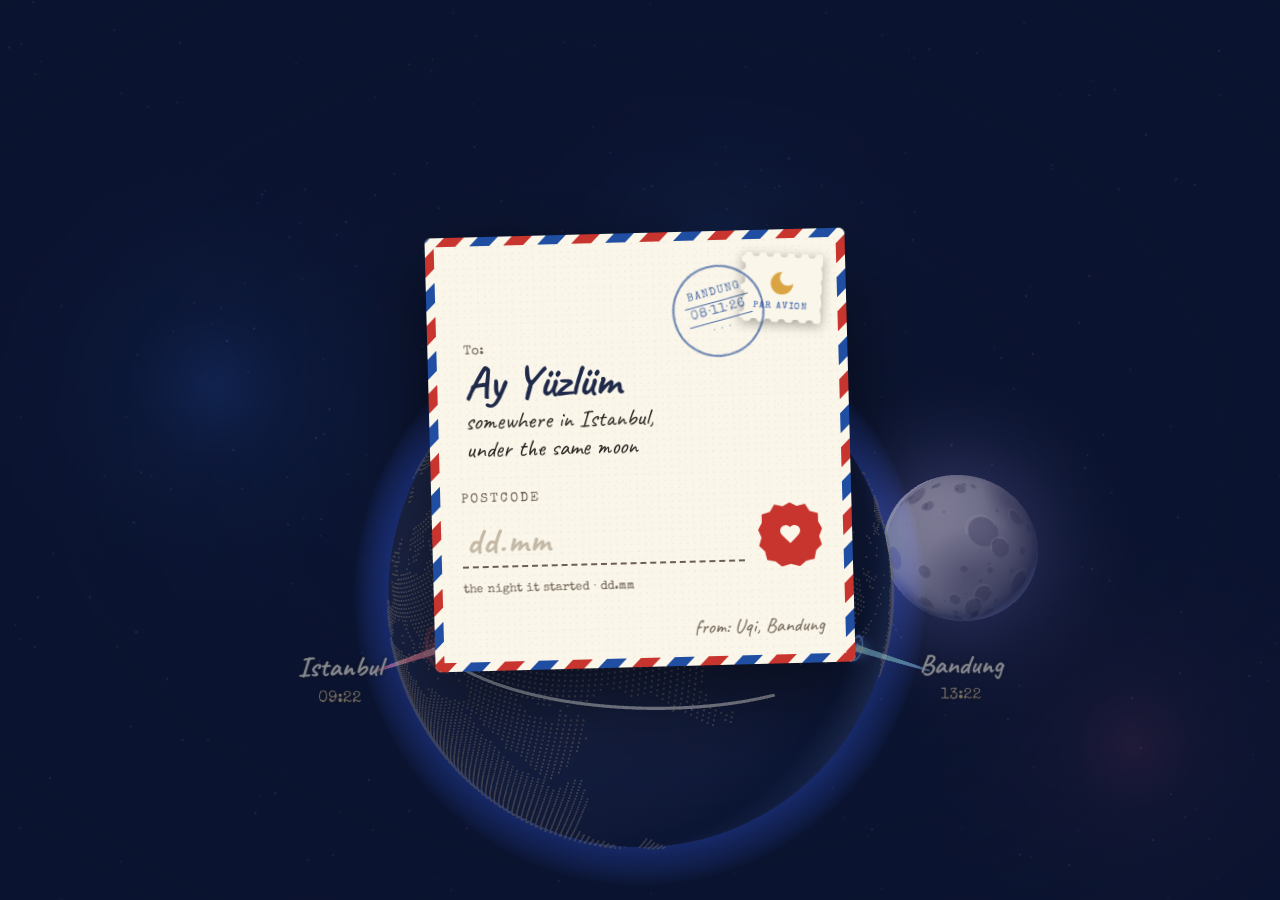
==== commit 4ced40ee: "Polish airmail UI: flat seal, SVG icons, tighter copy, envelope layering The letter now slides out i" ====
--- a/index.html
+++ b/index.html
@@ -5,8 +5,8 @@
   <meta name="viewport" content="width=device-width, initial-scale=1, maximum-scale=1, viewport-fit=cover" />
   <meta name="robots" content="noindex, nofollow" />
   <meta name="theme-color" content="#0b1430" />
-  <title>✉ For you</title>
-  <link rel="icon" href="data:image/svg+xml,<svg xmlns='http://www.w3.org/2000/svg' viewBox='0 0 100 100'><text y='.9em' font-size='90'>💌</text></svg>" />
+  <title>For you</title>
+  <link rel="icon" href="data:image/svg+xml,<svg xmlns='http://www.w3.org/2000/svg' viewBox='0 0 100 100'><rect x='8' y='22' width='84' height='56' rx='6' fill='%23fbf6ea' stroke='%23c8352e' stroke-width='6'/><path d='M10 26 50 56 90 26' fill='none' stroke='%231f4ea3' stroke-width='6'/></svg>" />
   <link rel="preconnect" href="https://fonts.googleapis.com" />
   <link rel="preconnect" href="https://fonts.gstatic.com" crossorigin />
   <link href="https://fonts.googleapis.com/css2?family=Caveat:wght@500;700&family=Lora:ital,wght@0,400;0,500;1,400&family=Special+Elite&display=swap" rel="stylesheet" />
@@ -21,8 +21,8 @@
   <!-- 1. Gate: an envelope addressed to her -->
   <section id="gate" class="screen active">
     <div class="envelope-front airmail">
-      <div class="stamp gate-stamp"><span class="stamp-art">🌙</span><span class="stamp-txt">PAR AVION</span></div>
-      <div class="postmark gate-postmark"><span>BANDUNG</span><b>08·11·26</b><span>✉ ✉ ✉</span></div>
+      <div class="stamp gate-stamp"><span class="stamp-art"><i data-icon="moon"></i></span><span class="stamp-txt">PAR AVION</span></div>
+      <div class="postmark gate-postmark"><span>BANDUNG</span><b>08·11·26</b><span>· · ·</span></div>
       <div class="address">
         <p class="to-label">To:</p>
         <p id="gate-to" class="hand to-name">Ay Yüzlüm</p>
@@ -33,9 +33,7 @@
         <label for="gate-input" class="type-label" id="gate-question">POSTCODE</label>
         <div class="postcode-row">
           <input id="gate-input" inputmode="numeric" placeholder="dd.mm" aria-label="postcode" />
-          <button type="submit" class="seal" aria-label="open">
-            <span>♥</span>
-          </button>
+          <button type="submit" class="seal" aria-label="open"><i data-icon="heart"></i></button>
         </div>
         <p id="gate-hint" class="type-hint"></p>
       </form>
@@ -47,7 +45,7 @@
   <!-- 2. Intro: telegram, then boarding pass -->
   <section id="intro" class="screen">
     <div id="telegram" class="telegram">
-      <div class="tg-head"><span>TELEGRAM</span><span>✦</span><span>TELGRAF</span></div>
+      <div class="tg-head"><span>TELEGRAM</span><span>TELGRAF</span></div>
       <div class="tg-meta" id="tg-meta">No. 0001</div>
       <div id="tg-lines" class="tg-lines"></div>
     </div>
@@ -58,11 +56,11 @@
         <h2 id="intro-title" class="hand"></h2>
         <div class="bp-route">
           <div><b id="bp-from-code">IST</b><span id="bp-from">Istanbul</span></div>
-          <div class="bp-plane">✈</div>
+          <div class="bp-plane"><i data-icon="plane"></i></div>
           <div><b id="bp-to-code">BDO</b><span id="bp-to">Bandung</span></div>
         </div>
         <div class="bp-grid">
-          <div><small>PASSENGER</small><span>one 💌 message</span></div>
+          <div><small>PASSENGER</small><span>one message</span></div>
           <div><small>SEAT</small><span>next to the moon</span></div>
           <div><small>DISTANCE</small><span id="bp-km">9,571 km</span></div>
           <div><small>GATE</small><span>08.11</span></div>
@@ -72,7 +70,7 @@
       </div>
       <div class="bp-stub">
         <div class="barcode"></div>
-        <button id="start-btn" class="btn-red">BOARD ✈</button>
+        <button id="start-btn" class="btn-red"><span>BOARD</span><i data-icon="plane"></i></button>
       </div>
     </div>
   </section>
@@ -82,17 +80,17 @@
     <div class="hud-ticket">
       <div class="route">
         <b id="hud-from">IST</b>
-        <div class="route-line"><div id="progress-bar"></div><span id="progress-plane">✈</span></div>
+        <div class="route-line"><div id="progress-bar"></div><span id="progress-plane"><i data-icon="plane"></i></span></div>
         <b id="hud-to">BDO</b>
       </div>
       <div id="hud-km" class="hud-km">9,571 km to go</div>
     </div>
     <div class="hud-right">
-      <button id="mute-btn" class="mute" aria-label="sound on/off">🔊</button>
-      <div class="stamp hud-stamp"><span id="hud-stars">★ 0</span></div>
+      <button id="mute-btn" class="mute" aria-label="sound on/off"><i data-icon="volume"></i></button>
+      <div class="stamp hud-stamp"><span class="hud-stars"><i data-icon="star"></i><b id="hud-stars">0</b></span></div>
     </div>
   </div>
-  <div id="touch-hint" class="touch-hint hidden">hold to fly up ☝️</div>
+  <div id="touch-hint" class="touch-hint hidden"><i data-icon="up"></i> hold to rise</div>
 
   <!-- Checkpoint modal -->
   <div id="modal" class="modal hidden" role="dialog" aria-modal="true">
@@ -109,12 +107,12 @@
       <div id="env-wrap" class="env-wrap">
         <div class="env" id="env">
           <div class="env-back airmail"></div>
-          <div class="env-peek"><span class="hand">for you…</span></div>
+          <div class="env-peek"><span class="hand">for you</span></div>
           <div class="env-pocket airmail"></div>
           <div class="env-flap"></div>
-          <button id="letter-btn" class="seal big-seal" aria-label="open your letter"><span>♥</span></button>
+          <button id="letter-btn" class="seal big-seal" aria-label="open your letter"><i data-icon="heart"></i></button>
         </div>
-        <p class="env-hint">tap the seal to open</p>
+        <p class="env-hint">tap the seal</p>
       </div>
 
       <article id="letter" class="letter hidden">
@@ -124,12 +122,12 @@
         <div id="video-wrap" class="video-wrap"></div>
         <p id="closing" class="closing hand"></p>
         <p id="finale-stats" class="stats"></p>
-        <button id="replay-btn" class="btn-ghost">↺ deliver it again</button>
+        <button id="replay-btn" class="btn-ghost"><i data-icon="replay"></i> deliver it again</button>
       </article>
     </div>
   </section>
 
-  <div id="loading" class="loading"><div class="stamp"><span class="stamp-art">✉</span></div></div>
+  <div id="loading" class="loading"><div class="stamp"><span class="stamp-art"><i data-icon="mail"></i></span></div></div>
   <audio id="music" loop preload="none"></audio>
 
   <script type="module" src="js/main.js"></script>
--- a/css/style.css
+++ b/css/style.css
@@ -23,6 +23,7 @@
 #scene { position: fixed; inset: 0; width: 100%; height: 100%; display: block; }
 .hidden { display: none !important; }
 .hand { font-family: var(--hand); }
+.ic { flex: none; vertical-align: -0.14em; }
 button { font: inherit; }
 
 /* ---------- screens ---------- */
@@ -60,7 +61,7 @@
 .stamp > * { position: relative; }
 .stamp::after { content: ""; position: absolute; inset: 7px; background: var(--paper); z-index: 0; }
 .stamp > * { z-index: 1; }
-.stamp-art { font-size: 30px; line-height: 1; }
+.stamp-art { font-size: 30px; line-height: 1; display: flex; }
 
 .postmark {
   width: 92px; height: 92px; border-radius: 50%; border: 2px solid rgba(31, 78, 163, 0.65); color: rgba(31, 78, 163, 0.8);
@@ -81,21 +82,19 @@
 /* ---------- buttons ---------- */
 .btn-red {
   border: 0; cursor: pointer; background: var(--red); color: #fff; font: 15px var(--type); letter-spacing: 1px;
-  padding: 12px 20px; border-radius: 4px; box-shadow: 4px 4px 0 var(--navy); transition: transform .12s, box-shadow .12s;
+  display: inline-flex; align-items: center; gap: 9px; padding: 12px 20px; border-radius: 4px; box-shadow: 4px 4px 0 var(--navy); transition: transform .12s, box-shadow .12s;
 }
 .btn-red:hover { transform: translate(-1px, -1px); box-shadow: 5px 5px 0 var(--navy); }
 .btn-red:active { transform: translate(3px, 3px); box-shadow: 1px 1px 0 var(--navy); }
 .btn-red:disabled { opacity: .5; }
-.btn-ghost { border: 1.5px dashed var(--ink-soft); background: transparent; color: var(--ink-soft); font: 14px var(--type); padding: 10px 16px; border-radius: 4px; cursor: pointer; }
+.btn-ghost { display: inline-flex; align-items: center; gap: 8px; border: 1.5px dashed var(--ink-soft); background: transparent; color: var(--ink-soft); font: 14px var(--type); padding: 10px 16px; border-radius: 4px; cursor: pointer; }
 
 .seal {
-  width: 64px; height: 64px; border: 0; cursor: pointer; flex: none; color: #f7d3c9; font-size: 26px;
-  background: radial-gradient(circle at 40% 35%, #e2554c, var(--red-dark) 70%);
+  width: 64px; height: 64px; border: 0; cursor: pointer; flex: none; color: var(--paper); font-size: 24px;
+  background: var(--red);
   clip-path: polygon(50% 0%, 61% 6%, 74% 3%, 81% 14%, 94% 18%, 94% 31%, 100% 42%, 95% 54%, 99% 67%, 90% 76%, 87% 89%, 74% 92%, 64% 100%, 50% 96%, 36% 100%, 26% 92%, 13% 89%, 10% 76%, 1% 67%, 5% 54%, 0% 42%, 6% 31%, 6% 18%, 19% 14%, 26% 3%, 39% 6%);
   display: flex; align-items: center; justify-content: center; transition: transform .15s;
-  filter: drop-shadow(0 3px 4px rgba(0, 0, 0, .35));
-}
-.seal span { text-shadow: 0 -1px 0 rgba(0, 0, 0, .35), 0 1px 0 rgba(255, 255, 255, .25); }
+}
 .seal:hover { transform: rotate(-6deg) scale(1.05); }
 .seal:active { transform: scale(.94); }
 
@@ -107,14 +106,14 @@
 }
 .gate-stamp { position: absolute; top: 24px; right: 24px; transform: rotate(4deg); }
 .gate-stamp { flex-direction: column; }
-.gate-stamp .stamp-art { font-size: 34px; padding: 6px 10px 0; }
+.gate-stamp .stamp-art { font-size: 30px; padding: 8px 12px 2px; color: var(--gold); }
 .gate-stamp .stamp-txt { font: 9px var(--type); color: var(--blue); letter-spacing: 1px; padding: 2px 6px 4px; }
 .gate-postmark { position: absolute; top: 34px; right: 82px; }
-.address { margin-top: 70px; padding-left: 6px; }
+.address { margin-top: 78px; padding-left: 6px; }
 .to-label { font: 13px var(--type); color: var(--ink-soft); }
 .to-name { font-size: 46px; line-height: 1; color: var(--navy); font-weight: 700; margin: 2px 0 2px; }
 .to-line { font-size: 24px; line-height: 1.15; color: var(--ink); }
-#gate-form { margin-top: 22px; }
+#gate-form { margin-top: 30px; }
 .type-label { font: 13px var(--type); letter-spacing: 2px; color: var(--ink-soft); display: block; }
 .postcode-row { display: flex; align-items: center; gap: 14px; margin-top: 4px; }
 #gate-input {
@@ -123,9 +122,9 @@
 }
 #gate-input::placeholder { color: #c3b8a6; }
 #gate-input:focus { border-bottom-color: var(--blue); }
-.type-hint { font: 12px var(--type); color: var(--ink-soft); margin-top: 8px; }
+.type-hint { font: 12px var(--type); color: var(--ink-soft); margin-top: 10px; }
 #gate-error { position: absolute; top: 46%; right: 18px; font-size: 15px; z-index: 3; background: rgba(251, 246, 234, .5); }
-.from { margin-top: 18px; text-align: right; font-size: 20px; color: var(--ink-soft); }
+.from { margin-top: 24px; text-align: right; font-size: 20px; color: var(--ink-soft); }
 .shake { animation: shake .45s; }
 
 /* ---------- 2. telegram + boarding pass ---------- */
@@ -147,23 +146,23 @@
   width: min(460px, 100%); display: flex; border-radius: 10px; overflow: hidden; box-shadow: 0 24px 70px rgba(0,0,0,.55);
   animation: slide-up .7s cubic-bezier(.2, .9, .3, 1) both;
 }
-.bp-main { flex: 1; padding: 16px 18px; border-right: 2px dashed #cbbfa8; position: relative; }
-.bp-top { display: flex; justify-content: space-between; font: 11px var(--type); letter-spacing: 1.5px; color: #fff; background: var(--blue); margin: -16px -18px 10px; padding: 8px 18px; }
+.bp-main { flex: 1; padding: 18px 20px 20px; border-right: 2px dashed #cbbfa8; position: relative; }
+.bp-top { display: flex; justify-content: space-between; font: 11px var(--type); letter-spacing: 1.5px; color: #fff; background: var(--blue); margin: -18px -20px 14px; padding: 8px 20px; }
 .bp-main h2 { font-size: 34px; line-height: 1; color: var(--navy); }
-.bp-route { display: flex; align-items: center; justify-content: space-between; margin: 10px 0; }
+.bp-route { display: flex; align-items: center; justify-content: space-between; margin: 14px 0 16px; }
 .bp-route b { display: block; font: 30px var(--type); color: var(--ink); line-height: 1; }
 .bp-route span { font-size: 12px; color: var(--ink-soft); }
 .bp-route > div:last-child { text-align: right; }
-.bp-plane { font-size: 22px; color: var(--red); }
-.bp-grid { display: grid; grid-template-columns: 1fr 1fr; gap: 6px 12px; }
+.bp-plane { font-size: 24px; color: var(--red); display: flex; transform: rotate(45deg); }
+.bp-grid { display: grid; grid-template-columns: 1fr 1fr; gap: 10px 14px; }
 .bp-grid small { display: block; font: 9px var(--type); letter-spacing: 1.5px; color: var(--ink-soft); }
 .bp-grid span { font-size: 14px; }
-.bp-note { font-size: 13.5px; line-height: 1.45; margin-top: 10px; color: var(--ink); }
-.bp-howto { font: 11px/1.5 var(--type); color: var(--ink-soft); margin-top: 8px; }
+.bp-note { font: 22px/1.2 var(--hand); margin-top: 16px; color: var(--navy); }
+.bp-howto { font: 11px/1.6 var(--type); color: var(--ink-soft); margin-top: 6px; }
 .bp-stub { width: 92px; display: flex; flex-direction: column; align-items: center; justify-content: space-between; padding: 14px 8px; background-color: var(--paper-2); }
 .barcode { width: 44px; flex: 1; max-height: 170px; background: repeating-linear-gradient(0deg, var(--ink) 0 2px, transparent 2px 4px, var(--ink) 4px 5px, transparent 5px 8px, var(--ink) 8px 11px, transparent 11px 13px); opacity: .85; }
-.bp-stub .btn-red { writing-mode: vertical-rl; transform: rotate(180deg); padding: 14px 10px; margin-top: 12px; box-shadow: -3px -3px 0 var(--navy); }
-.bp-stub .btn-red:active { transform: rotate(180deg) translate(2px, 2px); }
+.bp-stub .btn-red { flex-direction: column; gap: 6px; padding: 12px 10px; margin-top: 14px; font-size: 13px; }
+.bp-stub .btn-red .ic { transform: rotate(45deg); font-size: 18px; }
 
 /* ---------- HUD ---------- */
 #hud { position: fixed; top: 0; left: 0; right: 0; z-index: 4; display: flex; justify-content: space-between; align-items: flex-start; padding: max(12px, env(safe-area-inset-top)) 12px 0; pointer-events: none; }
@@ -172,67 +171,70 @@
 .route b { font-weight: normal; }
 .route-line { flex: 1; height: 2px; position: relative; background: repeating-linear-gradient(90deg, #b9ad97 0 6px, transparent 6px 10px); }
 #progress-bar { position: absolute; left: 0; top: 0; height: 2px; width: 0; background: var(--red); }
-#progress-plane { position: absolute; top: 50%; left: 0; transform: translate(-50%, -54%); font-size: 15px; color: var(--red); }
+#progress-plane { position: absolute; top: 50%; left: 0; transform: translate(-50%, -50%) rotate(45deg); font-size: 15px; color: var(--red); display: flex; }
 .hud-km { font: 11px var(--type); color: var(--ink-soft); margin-top: 3px; letter-spacing: .5px; }
 .hud-right { display: flex; gap: 8px; align-items: center; pointer-events: auto; }
 .hud-stamp { transform: rotate(5deg); }
-.hud-stamp span { font: 16px var(--type); color: var(--red); padding: 4px 8px; }
-.mute { width: 38px; height: 38px; border-radius: 50%; border: 2px solid var(--paper); background: rgba(11, 20, 48, .55); color: #fff; cursor: pointer; font-size: 15px; }
-.touch-hint { position: fixed; bottom: max(28px, env(safe-area-inset-bottom)); left: 50%; transform: translateX(-50%); z-index: 4; color: var(--paper); font: 26px var(--hand); text-shadow: 0 2px 10px rgba(0,0,0,.7); animation: bob 1.6s ease-in-out infinite; pointer-events: none; }
+.hud-stars { display: inline-flex; align-items: center; gap: 5px; font: 16px var(--type); color: var(--red); padding: 4px 8px; }
+.hud-stars b { font-weight: normal; color: var(--ink); }
+.hud-stars .ic { color: var(--gold); }
+.mute { width: 38px; height: 38px; border-radius: 50%; border: 2px solid var(--paper); background: rgba(11, 20, 48, .55); color: #fff; cursor: pointer; font-size: 17px; display: flex; align-items: center; justify-content: center; }
+.touch-hint { position: fixed; bottom: max(28px, env(safe-area-inset-bottom)); left: 50%; transform: translateX(-50%); z-index: 4; color: var(--paper); font: 26px var(--hand); text-shadow: 0 2px 10px rgba(0,0,0,.7); animation: bob 1.6s ease-in-out infinite; pointer-events: none; display: flex; align-items: center; gap: 6px; white-space: nowrap; }
+.touch-hint .ic { font-size: 20px; filter: drop-shadow(0 2px 6px rgba(0,0,0,.6)); }
 
 /* ---------- modal + checkpoint cards ---------- */
 .modal { position: fixed; inset: 0; z-index: 8; display: flex; align-items: center; justify-content: center; padding: 16px; background: rgba(5, 10, 26, .5); overflow-y: auto; touch-action: pan-y; }
 .modal-card { width: min(440px, 100%); max-height: calc(100vh - 32px); overflow-y: auto; touch-action: pan-y; padding: 14px 6px; }
 
 .postcard {
-  border-radius: 4px; padding: 24px 22px 20px; box-shadow: 0 24px 60px rgba(0,0,0,.55); transform: rotate(-1.2deg);
+  border-radius: 4px; padding: 30px 26px 26px; box-shadow: 0 24px 60px rgba(0,0,0,.55); transform: rotate(-1.2deg);
   animation: drop-in .55s cubic-bezier(.2, .9, .3, 1.1) both;
 }
 .postcard .pc-postmark { position: absolute; top: 16px; right: 16px; width: 78px; height: 78px; font-size: 9px; z-index: 2; }
 .postcard .pc-postmark b { font-size: 11px; }
 .pc-no { font: 12px var(--type); color: var(--ink-soft); letter-spacing: 1px; padding-top: 6px; }
-.pc-title { font: 700 38px/1 var(--hand); color: var(--navy); margin: 4px 90px 12px 0; }
-.polaroid { background: #fff; padding: 10px 10px 34px; box-shadow: 0 6px 16px rgba(0,0,0,.22); transform: rotate(1.8deg); margin: 6px 6px 14px; position: relative; }
+.pc-title { font: 700 38px/1 var(--hand); color: var(--navy); margin: 6px 90px 18px 0; }
+.polaroid { background: #fff; padding: 10px 10px 34px; box-shadow: 0 6px 16px rgba(0,0,0,.22); transform: rotate(1.8deg); margin: 8px 8px 22px; position: relative; }
 .polaroid .tape { position: absolute; top: -12px; left: 50%; width: 92px; height: 24px; margin-left: -46px; background: rgba(243, 210, 122, .65); transform: rotate(-3deg); box-shadow: 0 1px 2px rgba(0,0,0,.08); }
-.polaroid .pic { aspect-ratio: 4 / 3; background: linear-gradient(135deg, #cdbba4, #eadcc6); display: flex; align-items: center; justify-content: center; flex-direction: column; gap: 4px; color: #6b5a48; font: 22px var(--hand); overflow: hidden; }
+.polaroid .pic { aspect-ratio: 4 / 3; background: linear-gradient(135deg, #cdbba4, #eadcc6); display: flex; align-items: center; justify-content: center; flex-direction: column; gap: 8px; color: #6b5a48; font: 22px var(--hand); overflow: hidden; }
 .polaroid .pic small { font: 11px var(--type); opacity: .8; }
 .polaroid .pic img { width: 100%; height: 100%; object-fit: cover; display: block; }
 .polaroid .caption { position: absolute; bottom: 5px; left: 0; right: 0; text-align: center; font: 22px var(--hand); color: #444; }
 .pc-quote { font: 27px/1.1 var(--hand); color: var(--red); }
 .pc-by { font: 11px var(--type); color: var(--ink-soft); margin-top: 4px; }
-.pc-text { font-size: 16px; line-height: 1.6; margin-top: 10px; color: var(--ink); }
-.card-actions { margin-top: 18px; display: flex; justify-content: flex-end; }
+.pc-text { font-size: 16px; line-height: 1.65; margin-top: 14px; color: var(--ink); }
+.card-actions { margin-top: 26px; display: flex; justify-content: flex-end; }
 
 /* telegram quiz */
 .telegram-card {
-  background-color: #f6edd2; padding: 20px 20px 22px; border-radius: 3px; box-shadow: 0 24px 60px rgba(0,0,0,.55);
+  background-color: #f6edd2; padding: 28px 24px 26px; border-radius: 3px; box-shadow: 0 24px 60px rgba(0,0,0,.55);
   animation: drop-in .55s cubic-bezier(.2, .9, .3, 1.1) both; position: relative;
   -webkit-mask: radial-gradient(circle 6px at 50% 0, transparent 98%, #000) 0 0 / 18px 100% repeat-x;
   mask: radial-gradient(circle 6px at 50% 0, transparent 98%, #000) 0 0 / 18px 100% repeat-x;
 }
-.tq-q { font: 20px/1.4 var(--type); color: var(--ink); margin-top: 6px; }
-.tq-hint { font: italic 14px var(--serif); color: var(--ink-soft); margin-top: 6px; }
-.num-input { width: 100%; margin-top: 16px; border: 0; border-bottom: 2px dashed var(--ink-soft); background: transparent; outline: none; font: 700 44px var(--hand); color: var(--blue); text-align: center; padding: 0 4px; }
+.tq-q { font: 20px/1.4 var(--type); color: var(--ink); margin-top: 18px; }
+.tq-hint { font: italic 14px var(--serif); color: var(--ink-soft); margin-top: 8px; }
+.num-input { width: 100%; margin-top: 24px; border: 0; border-bottom: 2px dashed var(--ink-soft); background: transparent; outline: none; font: 700 44px var(--hand); color: var(--blue); text-align: center; padding: 0 4px; }
 .num-input::placeholder { color: #cbbd9f; font-weight: 500; }
-.tq-reveal { text-align: center; margin-top: 8px; position: relative; }
+.tq-reveal { text-align: center; margin-top: 18px; position: relative; }
 .tq-you { font: 12px var(--type); color: var(--ink-soft); }
 .tq-number { font: 54px/1 var(--type); color: var(--ink); margin-top: 8px; }
 .tq-unit { font: 12px var(--type); color: var(--ink-soft); letter-spacing: 2px; }
-.tq-reveal .rubber-stamp { margin: 14px 0 4px; }
-.tq-text { font-size: 15.5px; line-height: 1.55; margin-top: 10px; text-align: left; }
+.tq-reveal .rubber-stamp { margin: 18px 0 6px; }
+.tq-text { font-size: 16px; line-height: 1.6; margin-top: 14px; text-align: center; }
 
 /* cassette song quiz */
-.tape-card { padding: 20px 18px 20px; border-radius: 4px; box-shadow: 0 24px 60px rgba(0,0,0,.55); animation: drop-in .55s both; background-color: var(--paper); }
-.cassette { margin: 14px auto 6px; width: 250px; height: 156px; background: #2c2f3a; border-radius: 12px; position: relative; box-shadow: inset 0 0 0 3px #3b3f4d, 0 8px 18px rgba(0,0,0,.3); }
+.tape-card { padding: 28px 22px 26px; border-radius: 4px; box-shadow: 0 24px 60px rgba(0,0,0,.55); animation: drop-in .55s both; background-color: var(--paper); }
+.cassette { margin: 20px auto 10px; width: 250px; height: 156px; background: #2c2f3a; border-radius: 12px; position: relative; box-shadow: inset 0 0 0 3px #3b3f4d, 0 8px 18px rgba(0,0,0,.3); }
 .cassette .label { position: absolute; top: 12px; left: 14px; right: 14px; height: 82px; background: #fbf6ea; border-radius: 4px; border-top: 10px solid var(--red); }
 .cassette .label span { position: absolute; top: 2px; left: 10px; font: 20px var(--hand); color: var(--navy); }
 .cassette .window { position: absolute; top: 46px; left: 50%; width: 140px; height: 38px; margin-left: -70px; background: #3b2a24; border-radius: 19px; display: flex; justify-content: space-between; align-items: center; padding: 0 10px; }
 .reel { width: 28px; height: 28px; border-radius: 50%; background: repeating-conic-gradient(#fbf6ea 0 30deg, #8b7e6c 30deg 60deg); border: 4px solid #fbf6ea; }
 .playing .reel { animation: spin 1.2s linear infinite; }
 .cassette .bottom { position: absolute; bottom: 0; left: 40px; right: 40px; height: 40px; background: #3b3f4d; clip-path: polygon(8% 0, 92% 0, 100% 100%, 0 100%); }
-.play-btn { position: absolute; bottom: 6px; left: 50%; margin-left: -22px; width: 44px; height: 30px; border: 0; border-radius: 6px; background: var(--red); color: #fff; font-size: 14px; cursor: pointer; z-index: 2; }
-.no-audio { font: 12px var(--type); color: var(--ink-soft); text-align: center; border: 1.5px dashed #cbbd9f; padding: 8px; margin-top: 10px; }
-.options { margin-top: 14px; display: grid; gap: 8px; }
+.play-btn { position: absolute; bottom: 6px; left: 50%; margin-left: -22px; width: 44px; height: 30px; border: 0; border-radius: 6px; background: var(--red); color: #fff; font-size: 14px; cursor: pointer; z-index: 2; display: flex; align-items: center; justify-content: center; }
+.no-audio { font: 12px var(--type); color: var(--ink-soft); display: flex; align-items: center; justify-content: center; gap: 6px; border: 1.5px dashed #cbbd9f; padding: 8px; margin-top: 10px; }
+.options { margin-top: 18px; display: grid; gap: 10px; }
 .option {
   text-align: left; cursor: pointer; padding: 10px 14px 8px; border: 0; border-radius: 3px; color: var(--ink); font: 24px/1.1 var(--hand);
   background: var(--paper-2);
@@ -247,8 +249,8 @@
 #finale { justify-content: flex-start; overflow-y: auto; touch-action: pan-y; padding-top: max(7vh, 30px); }
 .finale-inner { width: min(560px, 100%); display: flex; flex-direction: column; align-items: center; padding-bottom: 70px; text-align: center; }
 #delivered-stamp { color: #ffe2b0; mix-blend-mode: normal; border-color: #ffe2b0; text-shadow: 0 2px 10px rgba(0,0,0,.5); }
-.finale-line { font: 30px/1.15 var(--hand); color: var(--paper); margin-top: 18px; text-shadow: 0 2px 14px rgba(0,0,0,.8); max-width: 460px; }
-.clocks { display: flex; gap: 14px; margin-top: 18px; justify-content: center; flex-wrap: wrap; }
+.finale-line { font: 30px/1.2 var(--hand); color: var(--paper); margin-top: 26px; text-shadow: 0 2px 14px rgba(0,0,0,.8); max-width: 460px; }
+.clocks { display: flex; gap: 18px; margin-top: 26px; justify-content: center; flex-wrap: wrap; }
 .clock { transform: rotate(-3deg); }
 .clock:nth-child(2) { transform: rotate(3deg); }
 .clock-in { display: flex; flex-direction: column; padding: 6px 12px; min-width: 112px; }
@@ -258,37 +260,40 @@
 
 .env-wrap { margin-top: clamp(60px, 15vh, 140px); display: flex; flex-direction: column; align-items: center; }
 .env { position: relative; width: min(320px, 82vw); aspect-ratio: 1.55; perspective: 900px; }
-.env-back { position: absolute; inset: 0; border-radius: 4px; box-shadow: 0 24px 60px rgba(0,0,0,.6); }
+.env-back { position: absolute; inset: 0; border-radius: 4px; box-shadow: 0 24px 60px rgba(0,0,0,.6); z-index: 0; }
 .env-pocket.airmail { position: absolute; }
-.env-peek { position: absolute; left: 8%; right: 8%; top: 10%; height: 80%; background: #fff; border-radius: 3px; box-shadow: 0 2px 8px rgba(0,0,0,.15); display: flex; align-items: flex-start; justify-content: center; padding-top: 14px; font-size: 28px; color: var(--navy); transition: transform 0.9s cubic-bezier(.3, .8, .3, 1) .45s; }
-.env-pocket { position: absolute; inset: 0; border-radius: 4px; clip-path: polygon(0 0, 50% 58%, 100% 0, 100% 100%, 0 100%); background-color: var(--paper-2); box-shadow: inset 0 -1px 0 rgba(0,0,0,.05); }
+.env-peek { position: absolute; left: 8%; right: 8%; top: 8%; height: 84%; z-index: 2; border-radius: 3px; box-shadow: 0 -2px 10px rgba(0,0,0,.18); display: flex; align-items: flex-start; justify-content: center; padding-top: 16px; font-size: 30px; color: var(--navy);
+  background: repeating-linear-gradient(transparent 0 21px, rgba(31, 78, 163, .14) 21px 22px) 0 48px / 100% calc(100% - 48px) no-repeat, #fffdf7;
+  transition: transform 0.9s cubic-bezier(.3, .8, .3, 1) .45s; }
+.env-pocket { position: absolute; inset: 0; z-index: 3; border-radius: 4px; clip-path: polygon(0 0, 50% 58%, 100% 0, 100% 100%, 0 100%); background-color: var(--paper-2); box-shadow: inset 0 -1px 0 rgba(0,0,0,.05); }
 .env-pocket::after { content: ""; position: absolute; inset: 0; background: linear-gradient(to top right, transparent 49.6%, rgba(0,0,0,.08) 50%, transparent 50.6%), linear-gradient(to top left, transparent 49.6%, rgba(0,0,0,.08) 50%, transparent 50.6%); }
-.env-flap { position: absolute; left: 0; right: 0; top: 0; height: 60%; clip-path: polygon(0 0, 100% 0, 50% 100%); background-color: var(--kraft); transform-origin: top center; transition: transform .6s ease-in; z-index: 2; filter: drop-shadow(0 2px 2px rgba(0,0,0,.2)); }
-.big-seal { position: absolute; left: 50%; top: 60%; width: 74px; height: 74px; margin: -37px 0 0 -37px; z-index: 3; font-size: 30px; animation: pulse-seal 1.8s ease-in-out infinite; }
-.env.open .env-flap { transform: rotateX(180deg); z-index: 0; }
+.env-flap { position: absolute; left: 0; right: 0; top: 0; height: 60%; clip-path: polygon(0 0, 100% 0, 50% 100%); background-color: var(--kraft); transform-origin: top center; transition: transform .6s ease-in, z-index 0s linear .3s; z-index: 4; }
+.big-seal { position: absolute; left: 50%; top: 60%; width: 74px; height: 74px; margin: -37px 0 0 -37px; z-index: 5; font-size: 28px; animation: pulse-seal 1.8s ease-in-out infinite; }
+.env.open .env-flap { transform: rotateX(180deg); z-index: 1; }
 .env.open .big-seal { opacity: 0; transform: scale(.4); transition: all .3s; pointer-events: none; }
-.env.open .env-peek { transform: translateY(-62%); }
+.env.open .env-peek { transform: translateY(-58%); }
 .env-hint { font: 22px var(--hand); color: var(--paper); margin-top: 14px; text-shadow: 0 2px 8px rgba(0,0,0,.7); }
 
 .letter {
-  margin-top: 24px; width: 100%; text-align: left; padding: 34px 26px 30px; border-radius: 3px; box-shadow: 0 30px 90px rgba(0,0,0,.6);
+  margin-top: 24px; width: 100%; text-align: left; padding: 44px 30px 38px; border-radius: 3px; box-shadow: 0 30px 90px rgba(0,0,0,.6);
   background-image: repeating-linear-gradient(transparent 0 31px, rgba(31, 78, 163, .12) 31px 32px);
   background-position: 0 70px; animation: slide-up .9s cubic-bezier(.2, .9, .3, 1) both; position: relative;
 }
 .letter::before { content: ""; position: absolute; left: 18px; top: 0; bottom: 0; width: 1px; background: rgba(200, 53, 46, .3); }
-.letter h2 { font: 700 40px/1.05 var(--hand); color: var(--navy); text-align: center; margin-bottom: 18px; }
-.letter p { font-size: 17px; line-height: 1.75; margin-bottom: 14px; color: var(--ink); }
+.letter h2 { font: 700 40px/1.05 var(--hand); color: var(--navy); text-align: center; margin-bottom: 28px; }
+.letter p { font-size: 17px; line-height: 1.8; margin-bottom: 20px; color: var(--ink); }
 .letter .sign { font-size: 32px; text-align: right; color: var(--red); line-height: 1.1; }
-.video-wrap { margin: 22px 4px 6px; }
+.video-wrap { margin: 34px 4px 10px; }
 .video-frame { background: #fff; padding: 10px 10px 40px; box-shadow: 0 8px 20px rgba(0,0,0,.25); transform: rotate(-1deg); position: relative; }
 .video-frame .tape { position: absolute; top: -12px; right: 18px; width: 86px; height: 24px; background: rgba(243, 210, 122, .65); transform: rotate(6deg); }
 .video-frame video, .video-frame iframe { width: 100%; aspect-ratio: 16 / 9; border: 0; background: #000; display: block; }
 .video-frame .caption { position: absolute; bottom: 6px; left: 0; right: 0; text-align: center; font: 24px var(--hand); color: #444; }
-.video-placeholder { aspect-ratio: 16 / 9; background: repeating-linear-gradient(45deg, #efe6d2 0 14px, #f7f0e0 14px 28px); display: flex; flex-direction: column; align-items: center; justify-content: center; color: var(--ink-soft); font: 12px var(--type); gap: 4px; }
-.video-placeholder b { font-size: 40px; }
-.letter .closing { font-size: 40px; text-align: center; color: var(--red); margin: 26px 0 4px; }
+.video-placeholder { aspect-ratio: 16 / 9; background: repeating-linear-gradient(45deg, #efe6d2 0 14px, #f7f0e0 14px 28px); display: flex; flex-direction: column; align-items: center; justify-content: center; color: var(--ink-soft); font: 12px var(--type); gap: 8px; }
+.letter .closing { font-size: 42px; text-align: center; color: var(--red); margin: 38px 0 10px; }
+.closing-heart { font-size: .6em; vertical-align: .05em; }
 .letter .stats { font: 12px/1.6 var(--type); color: var(--ink-soft); text-align: center; }
-.letter .btn-ghost { display: block; margin: 18px auto 0; }
+.letter .stats .ic { color: var(--gold); }
+.letter .btn-ghost { display: flex; margin: 26px auto 0; }
 
 /* ---------- loading ---------- */
 .loading { position: fixed; inset: 0; display: flex; align-items: center; justify-content: center; background: var(--night); z-index: 20; transition: opacity .6s; }
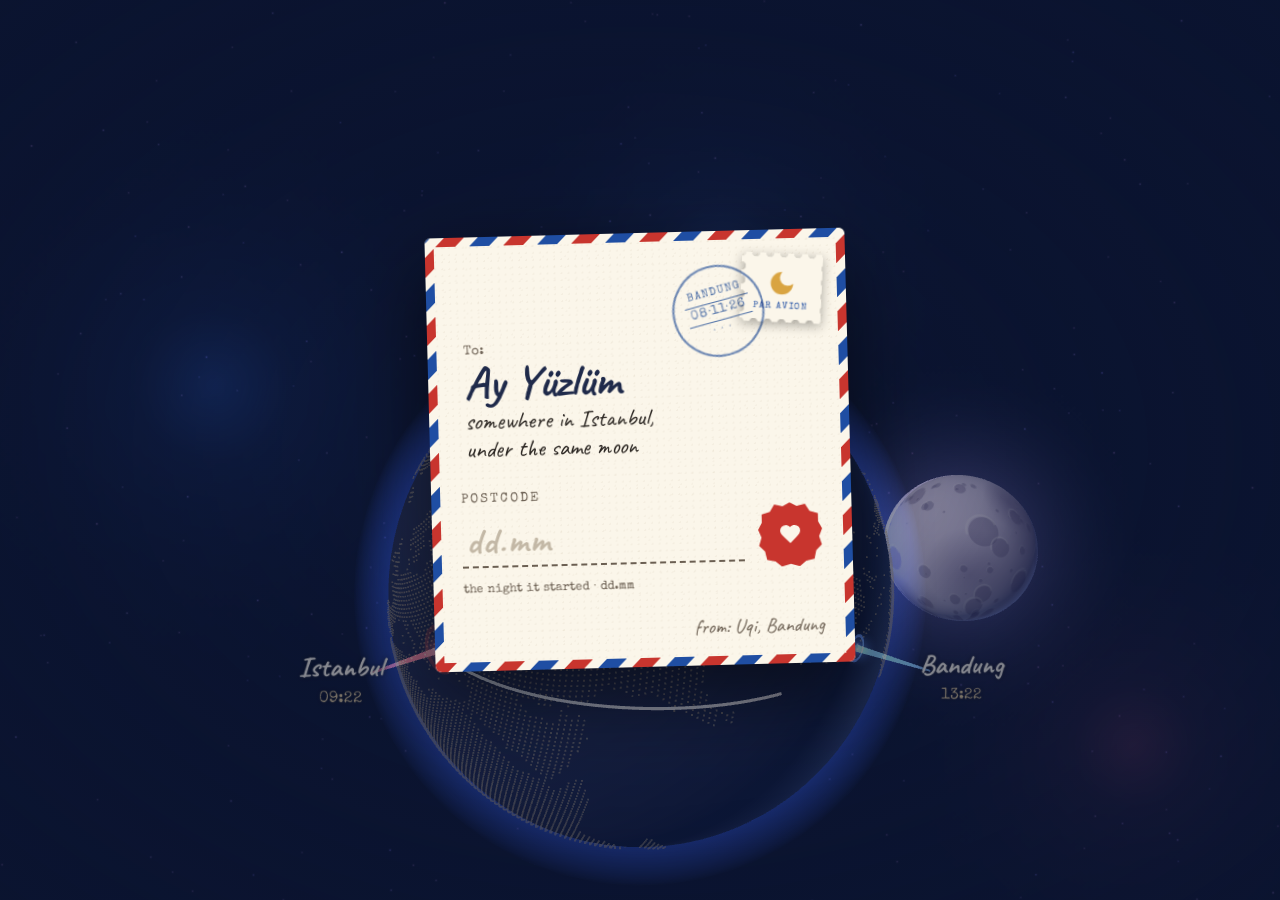
==== commit b1c70555: "Make the flight steerable and give it rewards and penalties Drag (touch), mouse or arrow keys now st" ====
--- a/index.html
+++ b/index.html
@@ -90,7 +90,9 @@
       <div class="stamp hud-stamp"><span class="hud-stars"><i data-icon="star"></i><b id="hud-stars">0</b></span></div>
     </div>
   </div>
-  <div id="touch-hint" class="touch-hint hidden"><i data-icon="up"></i> hold to rise</div>
+  <div id="touch-hint" class="touch-hint hidden"><i data-icon="move"></i> <span id="touch-hint-text">drag to steer</span></div>
+  <div id="floaters" class="floaters"></div>
+  <div id="hit-flash" class="hit-flash"></div>
 
   <!-- Checkpoint modal -->
   <div id="modal" class="modal hidden" role="dialog" aria-modal="true">
@@ -101,6 +103,7 @@
   <section id="finale" class="screen">
     <div class="finale-inner">
       <div id="delivered-stamp" class="rubber-stamp blue big"></div>
+      <div id="grade-row" class="grade-row"></div>
       <p id="finale-line" class="finale-line"></p>
       <div id="clocks" class="clocks"></div>
 
--- a/css/style.css
+++ b/css/style.css
@@ -180,7 +180,7 @@
 .hud-stars .ic { color: var(--gold); }
 .mute { width: 38px; height: 38px; border-radius: 50%; border: 2px solid var(--paper); background: rgba(11, 20, 48, .55); color: #fff; cursor: pointer; font-size: 17px; display: flex; align-items: center; justify-content: center; }
 .touch-hint { position: fixed; bottom: max(28px, env(safe-area-inset-bottom)); left: 50%; transform: translateX(-50%); z-index: 4; color: var(--paper); font: 26px var(--hand); text-shadow: 0 2px 10px rgba(0,0,0,.7); animation: bob 1.6s ease-in-out infinite; pointer-events: none; display: flex; align-items: center; gap: 6px; white-space: nowrap; }
-.touch-hint .ic { font-size: 20px; filter: drop-shadow(0 2px 6px rgba(0,0,0,.6)); }
+.touch-hint .ic { font-size: 22px; filter: drop-shadow(0 2px 6px rgba(0,0,0,.6)); }
 
 /* ---------- modal + checkpoint cards ---------- */
 .modal { position: fixed; inset: 0; z-index: 8; display: flex; align-items: center; justify-content: center; padding: 16px; background: rgba(5, 10, 26, .5); overflow-y: auto; touch-action: pan-y; }
@@ -319,3 +319,27 @@
   .gate-postmark { right: 70px; width: 80px; height: 80px; }
 }
 @media (prefers-reduced-motion: reduce) { * { animation-duration: .01s !important; transition-duration: .01s !important; } }
+
+/* ---------- game feedback ---------- */
+.floaters { position: fixed; inset: 0; pointer-events: none; z-index: 6; overflow: hidden; }
+.floater {
+  position: absolute; transform: translate(-50%, -50%); white-space: nowrap; font: 700 22px var(--hand); color: #ffe08a;
+  text-shadow: 0 1px 2px rgba(0, 0, 0, .9), 0 2px 10px rgba(0, 0, 0, .7); animation: float-up .7s ease-out forwards; display: flex; align-items: center; gap: 6px;
+}
+.floater.combo { font-size: 30px; color: #ffd36b; animation-duration: 1.4s; }
+.floater.heart { font-size: 30px; color: #ff9fb2; animation-duration: 1.5s; }
+.floater.hit { font: 30px var(--type); color: #ff6b5e; animation: float-down 1.2s ease-out forwards; }
+@keyframes float-up { 0% { opacity: 0; transform: translate(-50%, -30%) scale(.7); } 15% { opacity: 1; transform: translate(-50%, -50%) scale(1.1); } 100% { opacity: 0; transform: translate(-50%, -160%) scale(1); } }
+@keyframes float-down { 0% { opacity: 0; transform: translate(-50%, -50%) scale(1.4); } 15% { opacity: 1; transform: translate(-50%, -50%) scale(1); } 100% { opacity: 0; transform: translate(-50%, 40%); } }
+
+.hit-flash { position: fixed; inset: 0; pointer-events: none; z-index: 5; opacity: 0; box-shadow: inset 0 0 120px 40px rgba(200, 53, 46, .75); }
+.hit-flash.on { animation: flash .6s ease-out; }
+@keyframes flash { 0% { opacity: 1; } 100% { opacity: 0; } }
+.hud-stamp.lose { animation: lose .5s; }
+@keyframes lose { 0%, 100% { transform: rotate(5deg); } 25% { transform: rotate(-8deg) scale(1.15); } 60% { transform: rotate(12deg); } }
+
+.grade-row { display: flex; flex-direction: column; align-items: center; margin-top: 14px; }
+.grade-row .grade { color: #ffe2b0; border-color: #ffe2b0; mix-blend-mode: normal; font-size: 16px; transform: rotate(4deg); animation-delay: .5s; }
+.grade-row .grade.red { color: #ff9a8f; border-color: #ff9a8f; }
+.grade-stats { font: 12px var(--type); color: #e9dfc8; margin-top: 10px; display: flex; align-items: center; gap: 6px; letter-spacing: .5px; }
+.grade-stats .ic { color: var(--gold); }
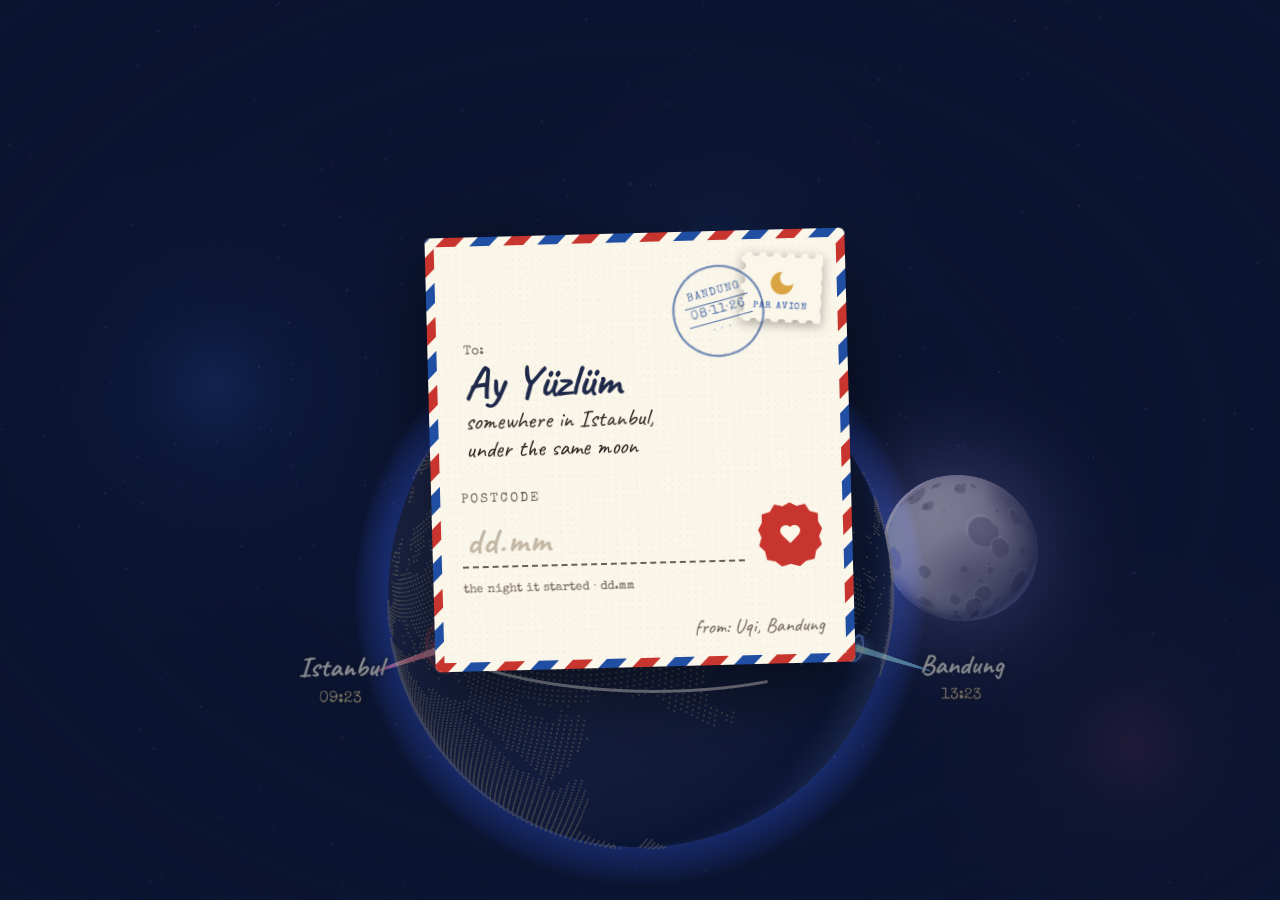
==== commit a9f9f6df: "Add a fixed joystick for touch steering On touch screens a wax-seal joystick sits at the bottom cent" ====
--- a/index.html
+++ b/index.html
@@ -92,6 +92,7 @@
   </div>
   <div id="touch-hint" class="touch-hint hidden"><i data-icon="move"></i> <span id="touch-hint-text">drag to steer</span></div>
   <div id="floaters" class="floaters"></div>
+  <div id="stick" class="stick hidden" aria-hidden="true"><div class="stick-knob"><i data-icon="heart"></i></div></div>
   <div id="hit-flash" class="hit-flash"></div>
 
   <!-- Checkpoint modal -->
--- a/css/style.css
+++ b/css/style.css
@@ -165,21 +165,21 @@
 .bp-stub .btn-red .ic { transform: rotate(45deg); font-size: 18px; }
 
 /* ---------- HUD ---------- */
-#hud { position: fixed; top: 0; left: 0; right: 0; z-index: 4; display: flex; justify-content: space-between; align-items: flex-start; padding: max(12px, env(safe-area-inset-top)) 12px 0; pointer-events: none; }
-.hud-ticket { background-color: var(--paper); border-radius: 6px; padding: 8px 12px 7px; width: min(300px, 64vw); box-shadow: 0 6px 18px rgba(0,0,0,.35); border-left: 5px solid var(--red); border-right: 5px solid var(--blue); }
+#hud { position: fixed; top: 0; left: 0; right: 0; z-index: 4; display: flex; justify-content: space-between; align-items: center; gap: 12px; padding: max(12px, env(safe-area-inset-top)) 12px 0; pointer-events: none; }
+.hud-ticket { background-color: var(--paper); border-radius: 6px; padding: 8px 12px 7px; flex: 1 1 auto; min-width: 0; max-width: 300px; box-shadow: 0 6px 18px rgba(0,0,0,.35); border-left: 5px solid var(--red); border-right: 5px solid var(--blue); }
 .route { display: flex; align-items: center; gap: 8px; font: 15px var(--type); color: var(--ink); }
 .route b { font-weight: normal; }
 .route-line { flex: 1; height: 2px; position: relative; background: repeating-linear-gradient(90deg, #b9ad97 0 6px, transparent 6px 10px); }
 #progress-bar { position: absolute; left: 0; top: 0; height: 2px; width: 0; background: var(--red); }
 #progress-plane { position: absolute; top: 50%; left: 0; transform: translate(-50%, -50%) rotate(45deg); font-size: 15px; color: var(--red); display: flex; }
 .hud-km { font: 11px var(--type); color: var(--ink-soft); margin-top: 3px; letter-spacing: .5px; }
-.hud-right { display: flex; gap: 8px; align-items: center; pointer-events: auto; }
+.hud-right { flex: none; display: flex; gap: 10px; align-items: center; pointer-events: auto; }
 .hud-stamp { transform: rotate(5deg); }
 .hud-stars { display: inline-flex; align-items: center; gap: 5px; font: 16px var(--type); color: var(--red); padding: 4px 8px; }
 .hud-stars b { font-weight: normal; color: var(--ink); }
 .hud-stars .ic { color: var(--gold); }
 .mute { width: 38px; height: 38px; border-radius: 50%; border: 2px solid var(--paper); background: rgba(11, 20, 48, .55); color: #fff; cursor: pointer; font-size: 17px; display: flex; align-items: center; justify-content: center; }
-.touch-hint { position: fixed; bottom: max(28px, env(safe-area-inset-bottom)); left: 50%; transform: translateX(-50%); z-index: 4; color: var(--paper); font: 26px var(--hand); text-shadow: 0 2px 10px rgba(0,0,0,.7); animation: bob 1.6s ease-in-out infinite; pointer-events: none; display: flex; align-items: center; gap: 6px; white-space: nowrap; }
+.touch-hint { position: fixed; bottom: max(160px, calc(env(safe-area-inset-bottom) + 150px)); left: 50%; transform: translateX(-50%); z-index: 4; color: var(--paper); font: 26px var(--hand); text-shadow: 0 2px 10px rgba(0,0,0,.7); animation: bob 1.6s ease-in-out infinite; pointer-events: none; display: flex; align-items: center; gap: 6px; white-space: nowrap; }
 .touch-hint .ic { font-size: 22px; filter: drop-shadow(0 2px 6px rgba(0,0,0,.6)); }
 
 /* ---------- modal + checkpoint cards ---------- */
@@ -343,3 +343,18 @@
 .grade-row .grade.red { color: #ff9a8f; border-color: #ff9a8f; }
 .grade-stats { font: 12px var(--type); color: #e9dfc8; margin-top: 10px; display: flex; align-items: center; gap: 6px; letter-spacing: .5px; }
 .grade-stats .ic { color: var(--gold); }
+
+/* ---------- joystick (touch screens) ---------- */
+.stick {
+  position: fixed; left: 50%; bottom: max(26px, calc(env(safe-area-inset-bottom) + 14px)); width: 116px; height: 116px; margin-left: -58px; z-index: 4;
+  border-radius: 50%; border: 2px dashed rgba(251, 246, 234, .55); background: rgba(11, 20, 48, .35);
+  display: flex; align-items: center; justify-content: center; pointer-events: none; touch-action: none; transition: opacity .2s, background .2s;
+  opacity: .8;
+}
+.stick.active { opacity: 1; background: rgba(11, 20, 48, .5); border-color: rgba(251, 246, 234, .85); }
+.stick-knob {
+  width: 52px; height: 52px; color: var(--paper); font-size: 20px; background: var(--red); display: flex; align-items: center; justify-content: center;
+  clip-path: polygon(50% 0%, 61% 6%, 74% 3%, 81% 14%, 94% 18%, 94% 31%, 100% 42%, 95% 54%, 99% 67%, 90% 76%, 87% 89%, 74% 92%, 64% 100%, 50% 96%, 36% 100%, 26% 92%, 13% 89%, 10% 76%, 1% 67%, 5% 54%, 0% 42%, 6% 31%, 6% 18%, 19% 14%, 26% 3%, 39% 6%);
+  transition: transform .12s ease-out;
+}
+.stick.active .stick-knob { transition: none; }
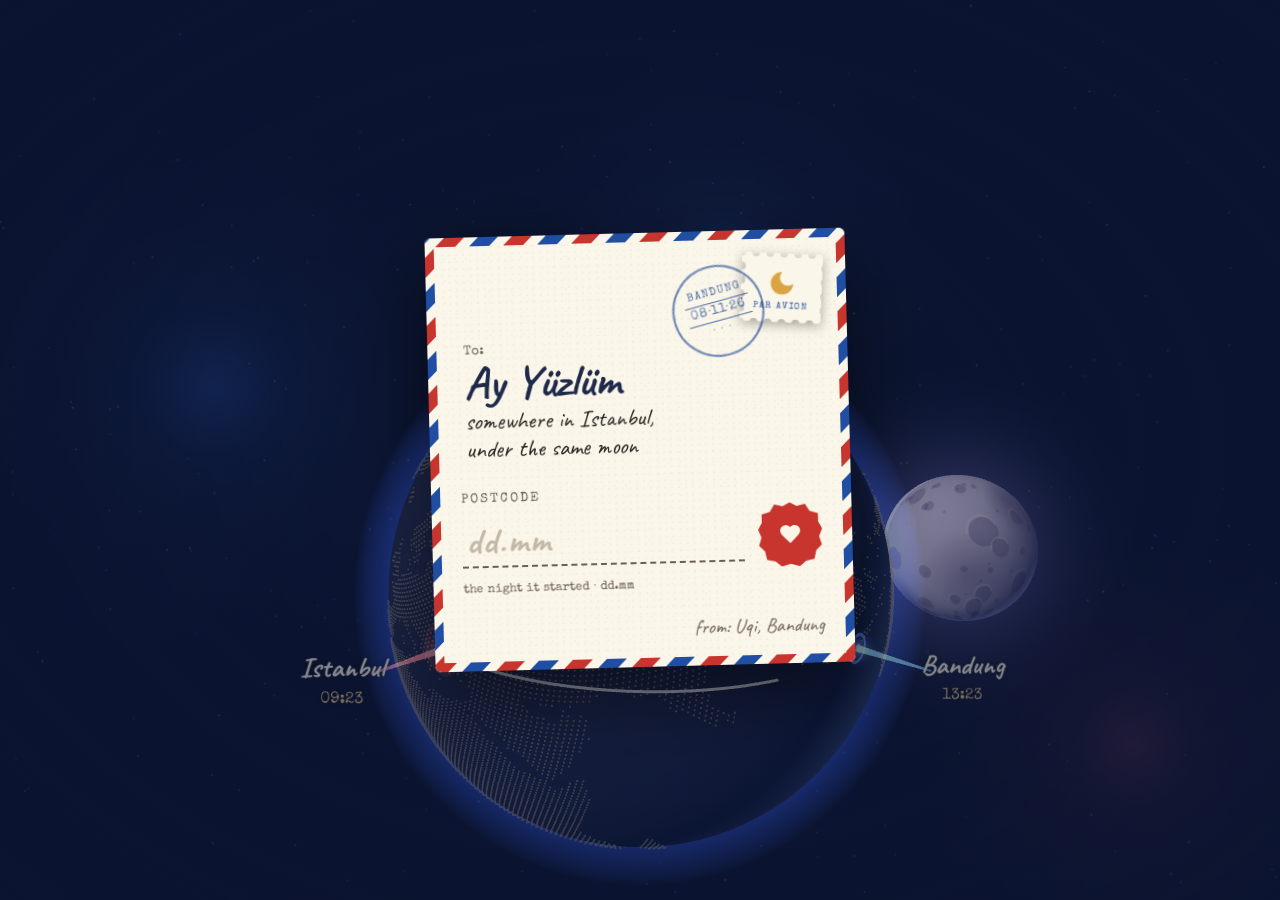
==== commit fa383b8d: "Add photo preview and Heardle-style song clips Tapping a memory photo opens it full-screen with its " ====
--- a/index.html
+++ b/index.html
@@ -92,6 +92,10 @@
   </div>
   <div id="touch-hint" class="touch-hint hidden"><i data-icon="move"></i> <span id="touch-hint-text">drag to steer</span></div>
   <div id="floaters" class="floaters"></div>
+  <div id="lightbox" class="lightbox hidden" role="dialog" aria-modal="true" aria-label="photo">
+    <button class="lb-close" aria-label="close"><i data-icon="x"></i></button>
+    <figure class="lb-frame"><img id="lb-img" alt="" /><figcaption id="lb-cap" class="hand"></figcaption></figure>
+  </div>
   <div id="stick" class="stick hidden" aria-hidden="true"><div class="stick-knob"><i data-icon="heart"></i></div></div>
   <div id="hit-flash" class="hit-flash"></div>
 
--- a/css/style.css
+++ b/css/style.css
@@ -358,3 +358,35 @@
   transition: transform .12s ease-out;
 }
 .stick.active .stick-knob { transition: none; }
+
+/* ---------- clickable photos + lightbox ---------- */
+.polaroid .pic { position: relative; }
+.polaroid .pic.zoomable { cursor: zoom-in; }
+.zoom-badge {
+  position: absolute; right: 8px; bottom: 8px; width: 30px; height: 30px; border-radius: 50%; display: flex; align-items: center; justify-content: center;
+  background: rgba(31, 42, 74, .72); color: var(--paper); font-size: 15px; pointer-events: none; transition: transform .15s;
+}
+.polaroid .pic.zoomable:hover .zoom-badge { transform: scale(1.1); }
+.lightbox {
+  position: fixed; inset: 0; z-index: 12; background: rgba(5, 10, 26, .9); display: flex; align-items: center; justify-content: center;
+  padding: max(56px, env(safe-area-inset-top)) 16px max(24px, env(safe-area-inset-bottom)); cursor: zoom-out; animation: fade-in .2s ease-out;
+}
+.lb-frame { background: #fff; padding: 12px 12px 46px; box-shadow: 0 30px 90px rgba(0, 0, 0, .7); position: relative; max-width: 100%; max-height: 100%; display: flex; flex-direction: column; animation: lb-pop .3s cubic-bezier(.2, 1.2, .4, 1) both; }
+.lb-frame img { display: block; max-width: min(92vw, 900px); max-height: calc(100vh - 170px); object-fit: contain; }
+.lb-frame figcaption { position: absolute; left: 0; right: 0; bottom: 8px; text-align: center; font-size: 26px; color: #444; }
+.lb-close { position: absolute; top: max(14px, env(safe-area-inset-top)); right: 14px; width: 40px; height: 40px; border-radius: 50%; border: 2px solid var(--paper); background: transparent; color: var(--paper); font-size: 20px; display: flex; align-items: center; justify-content: center; cursor: pointer; }
+@keyframes fade-in { from { opacity: 0; } }
+@keyframes lb-pop { from { opacity: 0; transform: scale(.92) rotate(-2deg); } }
+
+/* ---------- song snippets ---------- */
+.snippet { margin: 12px 4px 4px; }
+.snip-bar { position: relative; display: flex; gap: 3px; height: 10px; }
+.snip-seg { background: #e4d9c1; border-radius: 3px; transition: background .25s; }
+.snip-seg.open { background: var(--red); }
+.snippet.revealed .snip-seg { background: var(--blue); }
+.snip-head { position: absolute; top: -3px; left: 0; width: 3px; height: 16px; background: var(--navy); border-radius: 2px; }
+.snip-row { display: flex; align-items: center; justify-content: space-between; margin-top: 8px; font: 13px var(--type); color: var(--ink-soft); }
+.snip-len { letter-spacing: 1px; }
+.snip-more { display: inline-flex; align-items: center; gap: 5px; border: 1.5px dashed var(--ink-soft); background: transparent; color: var(--ink); font: 13px var(--type); padding: 6px 10px; border-radius: 4px; cursor: pointer; }
+.snip-more:disabled { opacity: .4; cursor: default; }
+.snip-now { display: inline-flex; align-items: center; gap: 6px; color: var(--blue); }
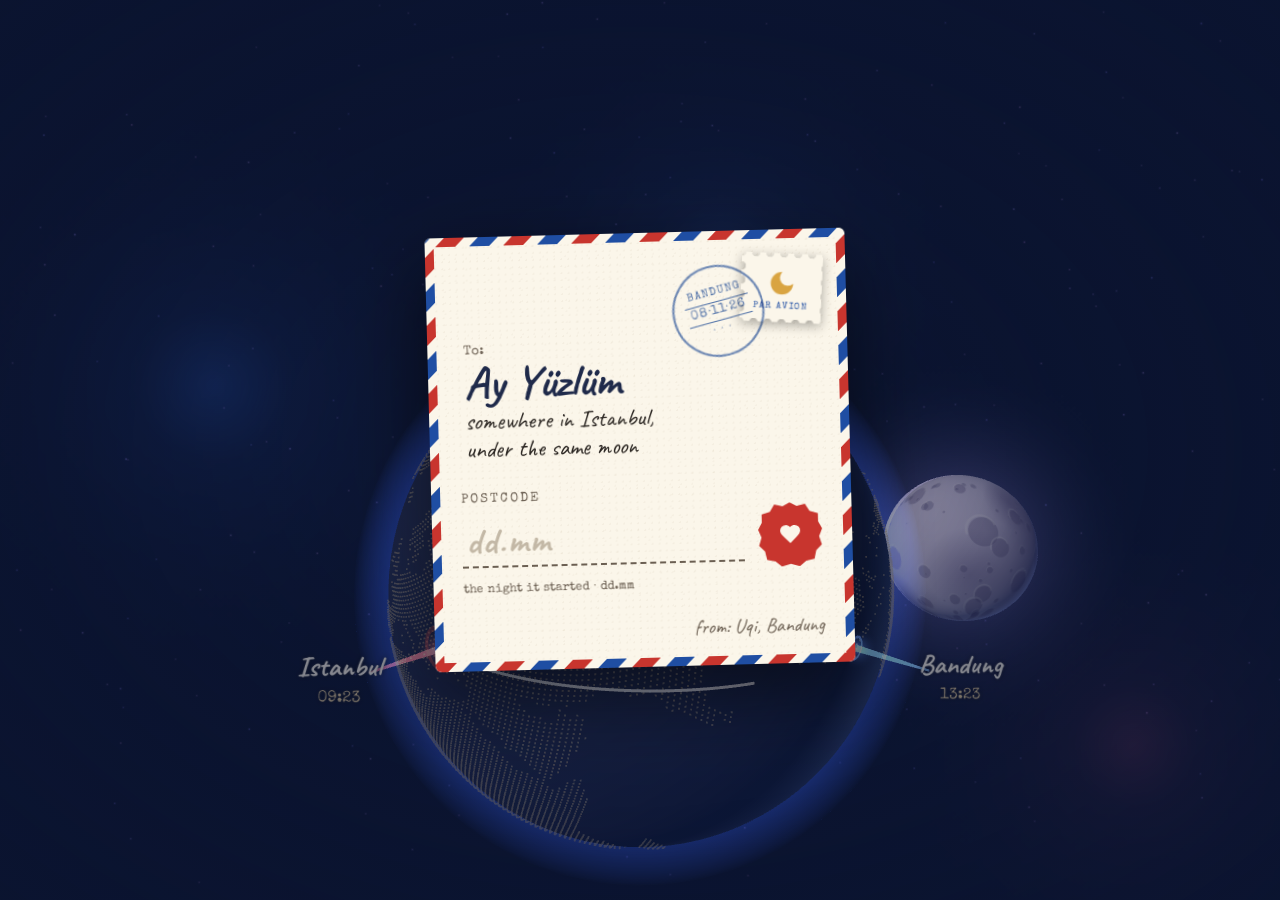
==== commit 3c799586: "Normalise music loudness and set background below normal Songs and background music are measured whe" ====
--- a/index.html
+++ b/index.html
@@ -136,7 +136,6 @@
   </section>
 
   <div id="loading" class="loading"><div class="stamp"><span class="stamp-art"><i data-icon="mail"></i></span></div></div>
-  <audio id="music" loop preload="none"></audio>
 
   <script type="module" src="js/main.js"></script>
 </body>
